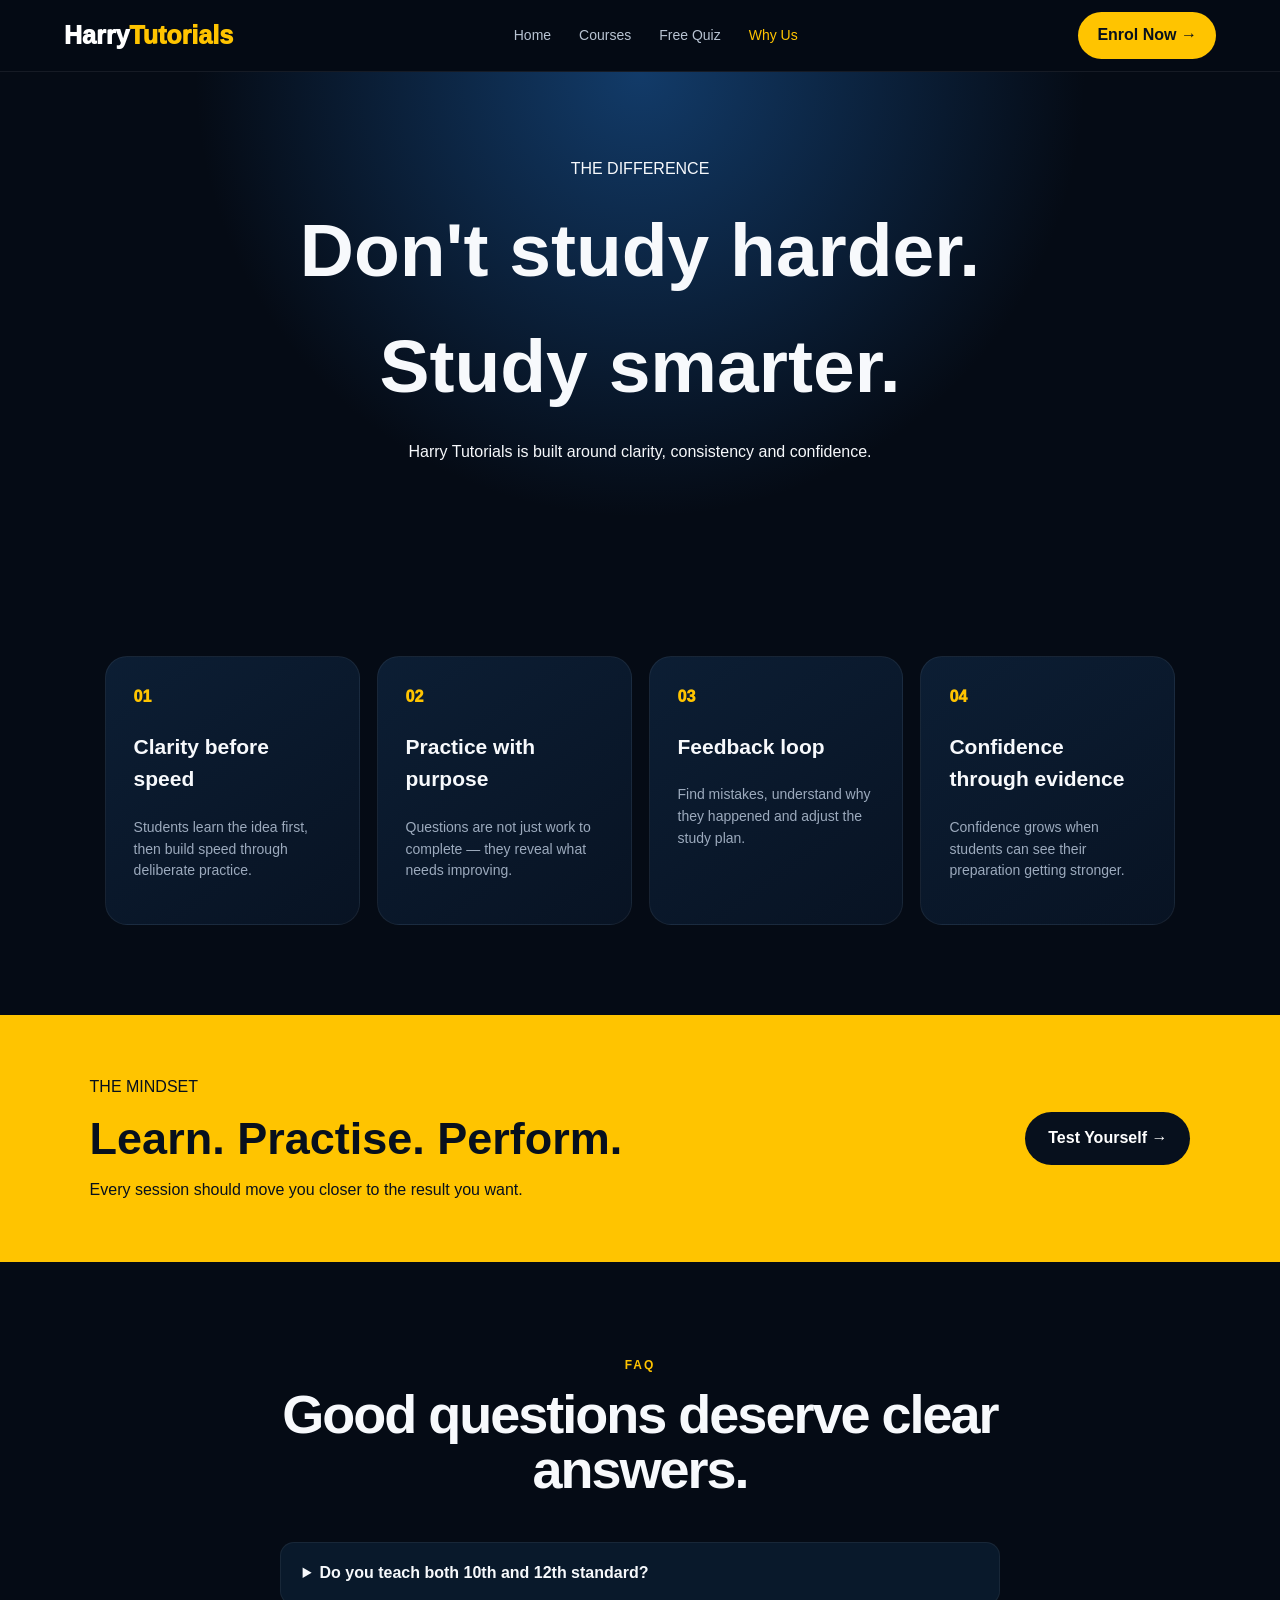
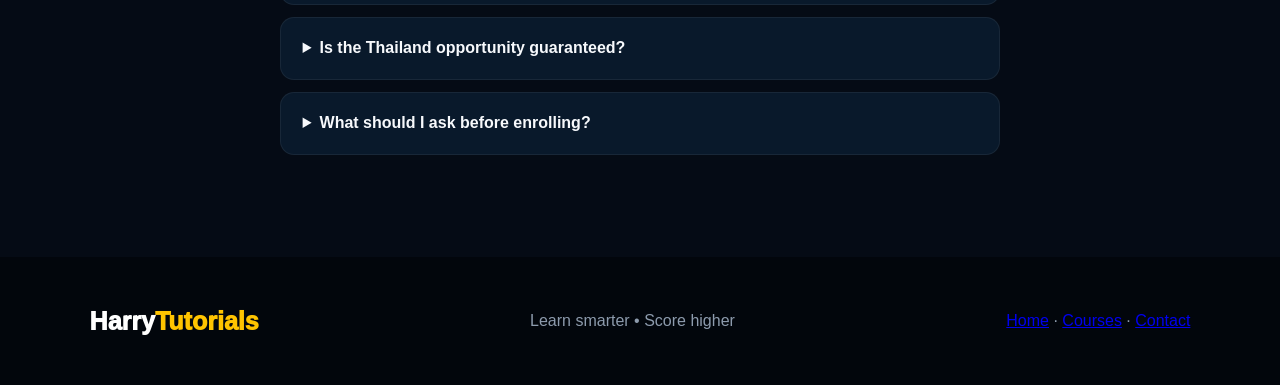
==== about.html @ c4877199 "Add Version 3 about page" ====
<!doctype html><html><head><meta charset="utf-8"><meta name="viewport" content="width=device-width,initial-scale=1"><title>Why Harry Tutorials</title><link rel="stylesheet" href="style.css"></head><body><nav><a class="brand" href="index.html">Harry<span>Tutorials</span></a><div class="navlinks"><a href="index.html">Home</a><a href="courses.html">Courses</a><a href="quiz.html">Free Quiz</a><a class="active" href="about.html">Why Us</a></div><a class="navcta" href="contact.html">Enrol Now →</a></nav><header class="pageHero"><span>THE DIFFERENCE</span><h1>Don't study harder.<br>Study smarter.</h1><p>Harry Tutorials is built around clarity, consistency and confidence.</p></header><section class="section"><div class="featureGrid"><article class="feature"><i>01</i><h3>Clarity before speed</h3><p>Students learn the idea first, then build speed through deliberate practice.</p></article><article class="feature"><i>02</i><h3>Practice with purpose</h3><p>Questions are not just work to complete — they reveal what needs improving.</p></article><article class="feature"><i>03</i><h3>Feedback loop</h3><p>Find mistakes, understand why they happened and adjust the study plan.</p></article><article class="feature"><i>04</i><h3>Confidence through evidence</h3><p>Confidence grows when students can see their preparation getting stronger.</p></article></div></section><section class="darkBand"><div><span>THE MINDSET</span><h2>Learn. Practise. Perform.</h2><p>Every session should move you closer to the result you want.</p></div><a class="btn dark" href="quiz.html">Test Yourself →</a></section><section class="section faq"><div class="sectionHead"><span>FAQ</span><h2>Good questions deserve clear answers.</h2></div><details><summary>Do you teach both 10th and 12th standard?</summary><p>Yes. The site is designed around programmes for both levels.</p></details><details><summary>Is the Thailand opportunity guaranteed?</summary><p>No. The wording is a chance/reward and is subject to the programme's written terms, eligibility and availability.</p></details><details><summary>What should I ask before enrolling?</summary><p>Ask for the full programme syllabus, fees, refund conditions, reward conditions, eligibility and contact details in writing.</p></details></section><footer><div class="brand">Harry<span>Tutorials</span></div><p>Learn smarter • Score higher</p><div><a href="index.html">Home</a> · <a href="courses.html">Courses</a> · <a href="contact.html">Contact</a></div></footer></body></html>
---- style.css ----
*{box-sizing:border-box}html{scroll-behavior:smooth}body{margin:0;background:#050b15;color:#f7f9fc;font-family:Inter,Arial,sans-serif;line-height:1.55}.topbar{background:#ffc400;color:#07101d;text-align:center;font-weight:800;padding:8px;font-size:13px}.topbar span{margin:0 10px}nav{height:72px;display:flex;align-items:center;justify-content:space-between;padding:0 5%;position:sticky;top:0;z-index:20;background:#050b15ee;backdrop-filter:blur(16px);border-bottom:1px solid #ffffff12}.brand{font-size:25px;font-weight:950;color:#fff;text-decoration:none}.brand span{color:#ffc400}.navlinks{display:flex;gap:28px}.navlinks a{color:#b8c3d2;text-decoration:none;font-size:14px}.navlinks a:hover,.navlinks .active{color:#ffc400}.navcta,.btn{border-radius:999px;text-decoration:none;font-weight:900}.navcta{background:#ffc400;color:#07101d;padding:11px 19px}.hamb{display:none;background:none;color:white;border:0;font-size:24px}.hero{min-height:690px;padding:80px 8%;display:grid;grid-template-columns:1.05fr .95fr;align-items:center;gap:70px;position:relative;overflow:hidden;background:radial-gradient(circle at 80% 30%,#123b69,transparent 35%),linear-gradient(135deg,#050b15,#071b33)}.heroGlow{position:absolute;width:450px;height:450px;background:#ffc40018;filter:blur(100px);right:5%;top:10%}.heroCopy{position:relative}.eyebrow,.sectionHead>span,.cta span{color:#ffc400;font-weight:900;letter-spacing:2px;font-size:12px}.hero h1{font-size:clamp(48px,7vw,88px);line-height:.92;letter-spacing:-5px;margin:16px 0 25px}.hero h1 em{font-style:normal;color:#ffc400}.heroCopy>p{font-size:19px;color:#b9c5d5;max-width:650px}.actions{display:flex;gap:12px;margin:28px 0}.btn{padding:14px 23px;display:inline-block}.gold{background:#ffc400;color:#07101d;box-shadow:0 12px 35px #ffc4002b}.ghost{border:1px solid #ffffff30;color:#fff}.dark{background:#07101d;color:#fff}.miniStats{display:flex;gap:30px;margin-top:30px}.miniStats b{display:block;color:#ffc400;font-size:21px}.miniStats small{color:#8e9bae}.heroCard{position:relative;max-width:470px;margin:auto;width:100%;min-height:570px;border-radius:28px;padding:35px;background:linear-gradient(145deg,#ffcf22,#ff8a00 55%,#c42b10);box-shadow:0 35px 90px #0008;transform:rotate(1deg);overflow:hidden}.heroCard:after{content:'★';position:absolute;font-size:240px;color:#ffffff16;right:-30px;top:-60px}.posterTop{font-weight:1000;letter-spacing:3px;font-size:14px}.posterTop span{float:right}.posterTitle{font-size:52px;line-height:.9;font-weight:1000;margin-top:70px}.posterTitle strong{color:#fff}.posterLine{width:80px;height:7px;background:#07101d;margin:28px 0}.posterOffer{background:#8d0808;color:#fff;border:3px solid #ff6d4c;border-radius:18px;padding:20px}.posterOffer small{display:block;font-weight:900}.posterOffer b{font-size:34px;line-height:1}.posterOffer p{margin:6px 0 0}.posterTrip{margin-top:20px;background:#062f53;color:#fff;padding:18px;border-radius:16px;font-size:15px}.posterTrip strong{display:block;font-size:25px}.posterFoot{position:absolute;bottom:24px;left:35px;font-weight:900;letter-spacing:2px}.ticker{display:flex;justify-content:space-around;gap:15px;padding:18px 5%;background:#ffc400;color:#07101d;font-weight:1000;font-size:12px;flex-wrap:wrap}.section{padding:90px 7%;max-width:1250px;margin:auto}.sectionHead{text-align:center;max-width:760px;margin:0 auto 45px}.sectionHead h2{font-size:clamp(32px,4.5vw,54px);line-height:1.02;letter-spacing:-2px;margin:10px 0}.sectionHead p{color:#94a2b5}.featureGrid{display:grid;grid-template-columns:repeat(4,1fr);gap:17px}.feature{background:linear-gradient(145deg,#0c1e34,#081323);padding:28px;border:1px solid #ffffff10;border-radius:22px;min-height:245px;transition:.25s}.feature:hover{transform:translateY(-7px);border-color:#ffc40066}.feature i{font-style:normal;color:#ffc400;font-weight:1000}.feature h3{font-size:21px}.feature p{color:#9caabd;font-size:14px}.feature a{color:#ffc400;font-size:13px;font-weight:800}.highlight{background:linear-gradient(145deg,#182d08,#09180e)}.promise{padding:90px 7%;background:linear-gradient(135deg,#07182b,#0c203a)}.light{color:#fff}.promiseGrid{max-width:1150px;margin:auto;display:grid;grid-template-columns:1fr 1fr;gap:22px}.promiseBox{border-radius:28px;padding:38px;min-height:300px}.promiseBox small{font-weight:900;letter-spacing:1px}.promiseBox strong{display:block;font-size:clamp(42px,5vw,70px);line-height:.88;margin:18px 0}.promiseBox p{max-width:520px}.promiseBox a{color:#fff;font-weight:900}.refund{background:linear-gradient(135deg,#650b0b,#bd210e);border:2px solid #ff6047}.thailand{background:linear-gradient(135deg,#06416c,#0787a5);border:2px solid #38d5ff}.steps{display:grid;grid-template-columns:repeat(3,1fr);gap:18px}.steps>div{padding:32px;border-radius:20px;background:#09192b;border:1px solid #ffffff10}.steps b{font-size:52px;color:#ffc400}.steps h3{font-size:24px}.steps p{color:#9caabd}.darkBand{padding:60px 7%;background:#ffc400;color:#07101d;display:flex;align-items:center;justify-content:space-between;gap:30px}.darkBand h2{font-size:45px;margin:4px 0}.darkBand p{margin:0}.faq{max-width:900px}.faq details{background:#09192b;border:1px solid #ffffff10;margin:12px 0;border-radius:14px;padding:18px 22px}.faq summary{cursor:pointer;font-weight:800}.faq details p{color:#aab6c7}.cta{padding:70px 7%;background:linear-gradient(135deg,#ffc400,#ff9c00);color:#07101d;display:flex;align-items:center;justify-content:space-between;gap:30px}.cta h2{font-size:clamp(34px,5vw,58px);margin:8px 0 0}footer{padding:45px 7%;background:#02060c;color:#8d9bad;display:flex;align-items:center;justify-content:space-between;gap:25px;flex-wrap:wrap}footer p{margin:0}footer small{width:100%;font-size:10px;color:#596576}.pageHero{padding:85px 7%;text-align:center;background:radial-gradient(circle at 50% 0,#123b69,transparent 55%)}.pageHero h1{font-size:clamp(44px,6vw,75px);margin:10px 0}.cards3{max-width:1100px;margin:auto;display:grid;grid-template-columns:repeat(3,1fr);gap:20px}.courseCard{background:#091a2e;border:1px solid #ffffff10;border-radius:22px;padding:28px}.courseCard .tag{display:inline-block;background:#ffc400;color:#07101d;padding:5px 9px;border-radius:8px;font-size:11px;font-weight:900}.courseCard h2{font-size:28px}.courseCard li{margin:9px 0;color:#aab6c7}.quizBox{max-width:760px;margin:45px auto;background:#091a2e;border:1px solid #ffffff10;border-radius:24px;padding:35px}.question{display:none}.question.active{display:block}.option{display:block;margin:12px 0;padding:15px;border:1px solid #ffffff18;border-radius:12px;cursor:pointer}.option:hover{border-color:#ffc400}.progress{height:8px;background:#ffffff12;border-radius:10px;margin-bottom:25px}.progress i{display:block;height:100%;background:#ffc400;border-radius:10px;width:20%}.score{font-size:60px;color:#ffc400;font-weight:1000;text-align:center}.contactGrid{max-width:1000px;margin:auto;display:grid;grid-template-columns:1fr 1fr;gap:22px}.contactCard{background:#091a2e;border-radius:22px;padding:30px}.contactCard input,.contactCard textarea,.contactCard select{width:100%;padding:14px;margin:8px 0 14px;background:#050d18;color:#fff;border:1px solid #ffffff18;border-radius:10px}.contactCard textarea{min-height:130px;resize:vertical}@media(max-width:850px){.navlinks{display:none}.menu .navlinks{display:flex;position:absolute;top:72px;left:0;right:0;background:#050b15;padding:20px;flex-direction:column}.hamb{display:block}.navcta{display:none}.hero{grid-template-columns:1fr;padding:65px 7%}.heroCard{transform:none}.featureGrid{grid-template-columns:1fr 1fr}.promiseGrid,.cards3,.contactGrid{grid-template-columns:1fr}.steps{grid-template-columns:1fr}.darkBand,.cta{display:block}.darkBand .btn,.cta .btn{margin-top:20px}.miniStats{gap:18px;flex-wrap:wrap}}@media(max-width:520px){.featureGrid{grid-template-columns:1fr}.hero h1{letter-spacing:-3px}.posterTitle{font-size:42px}.posterOffer b{font-size:27px}}
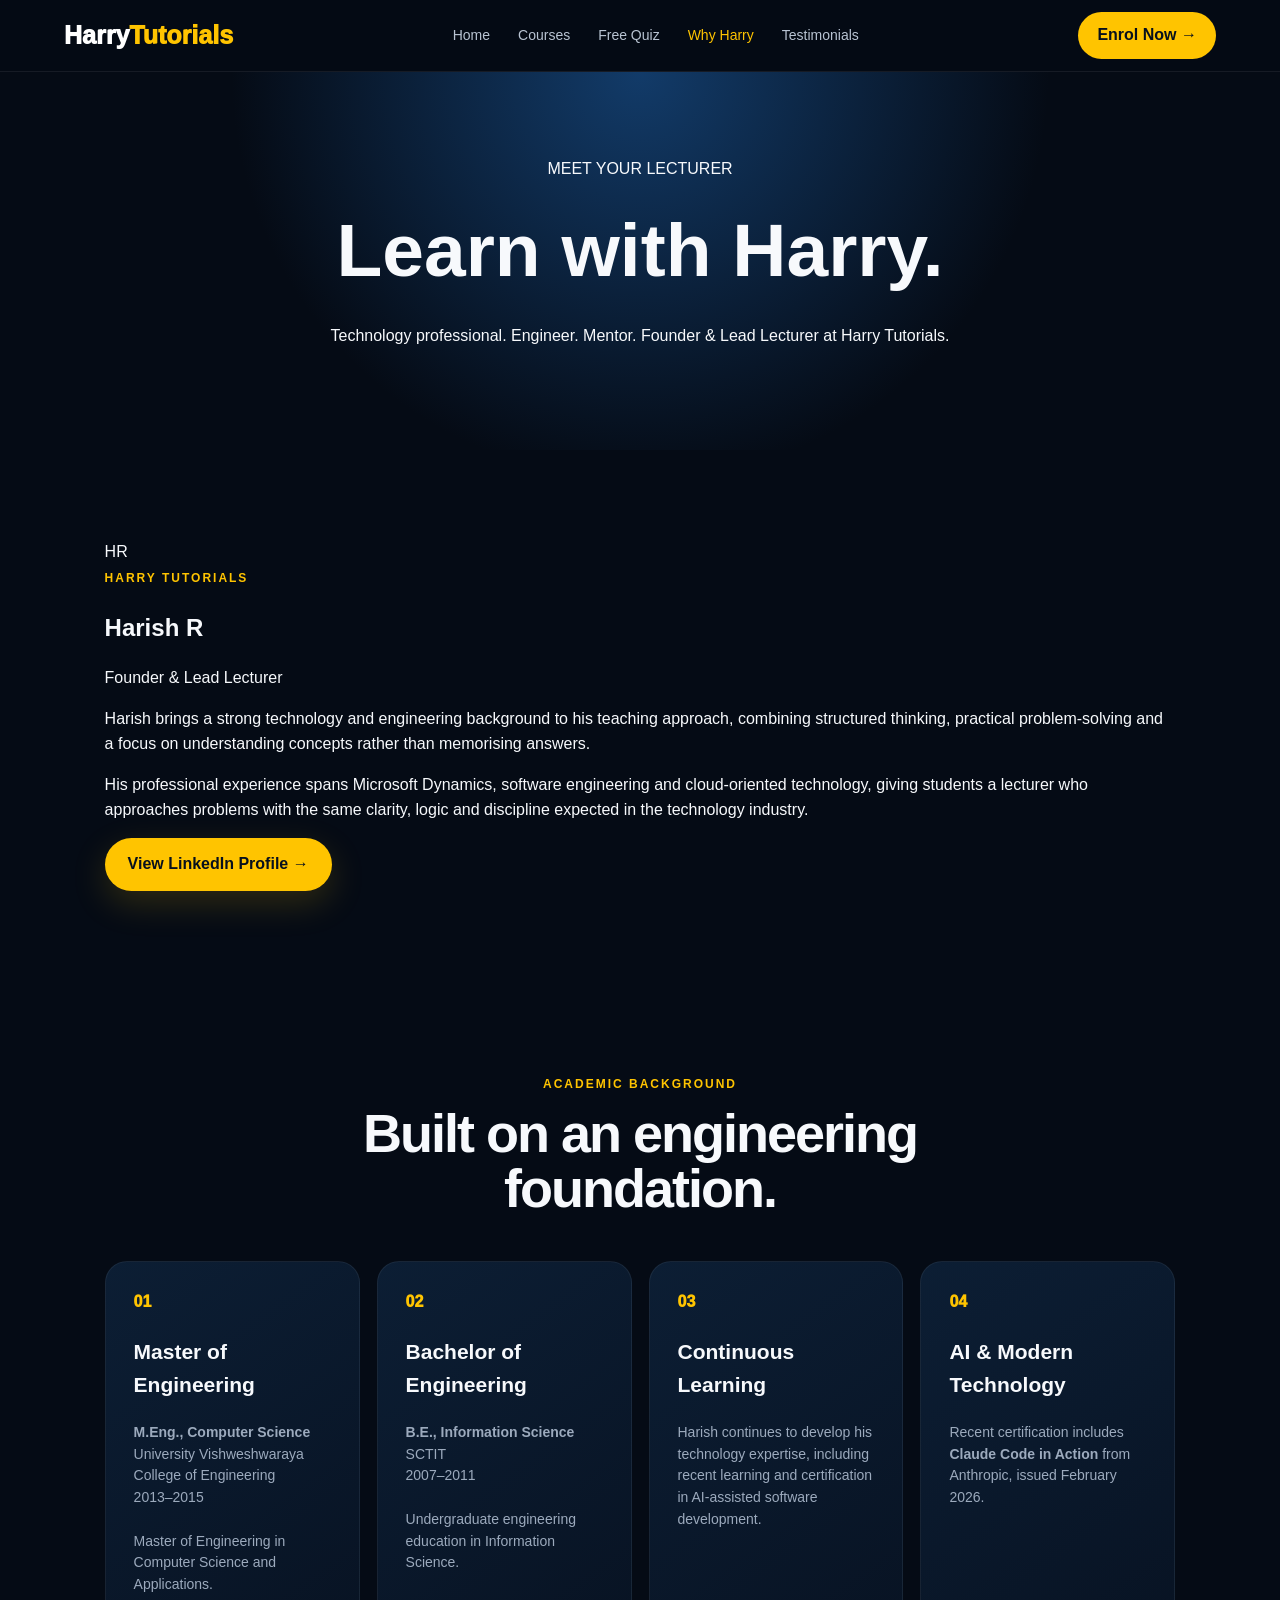
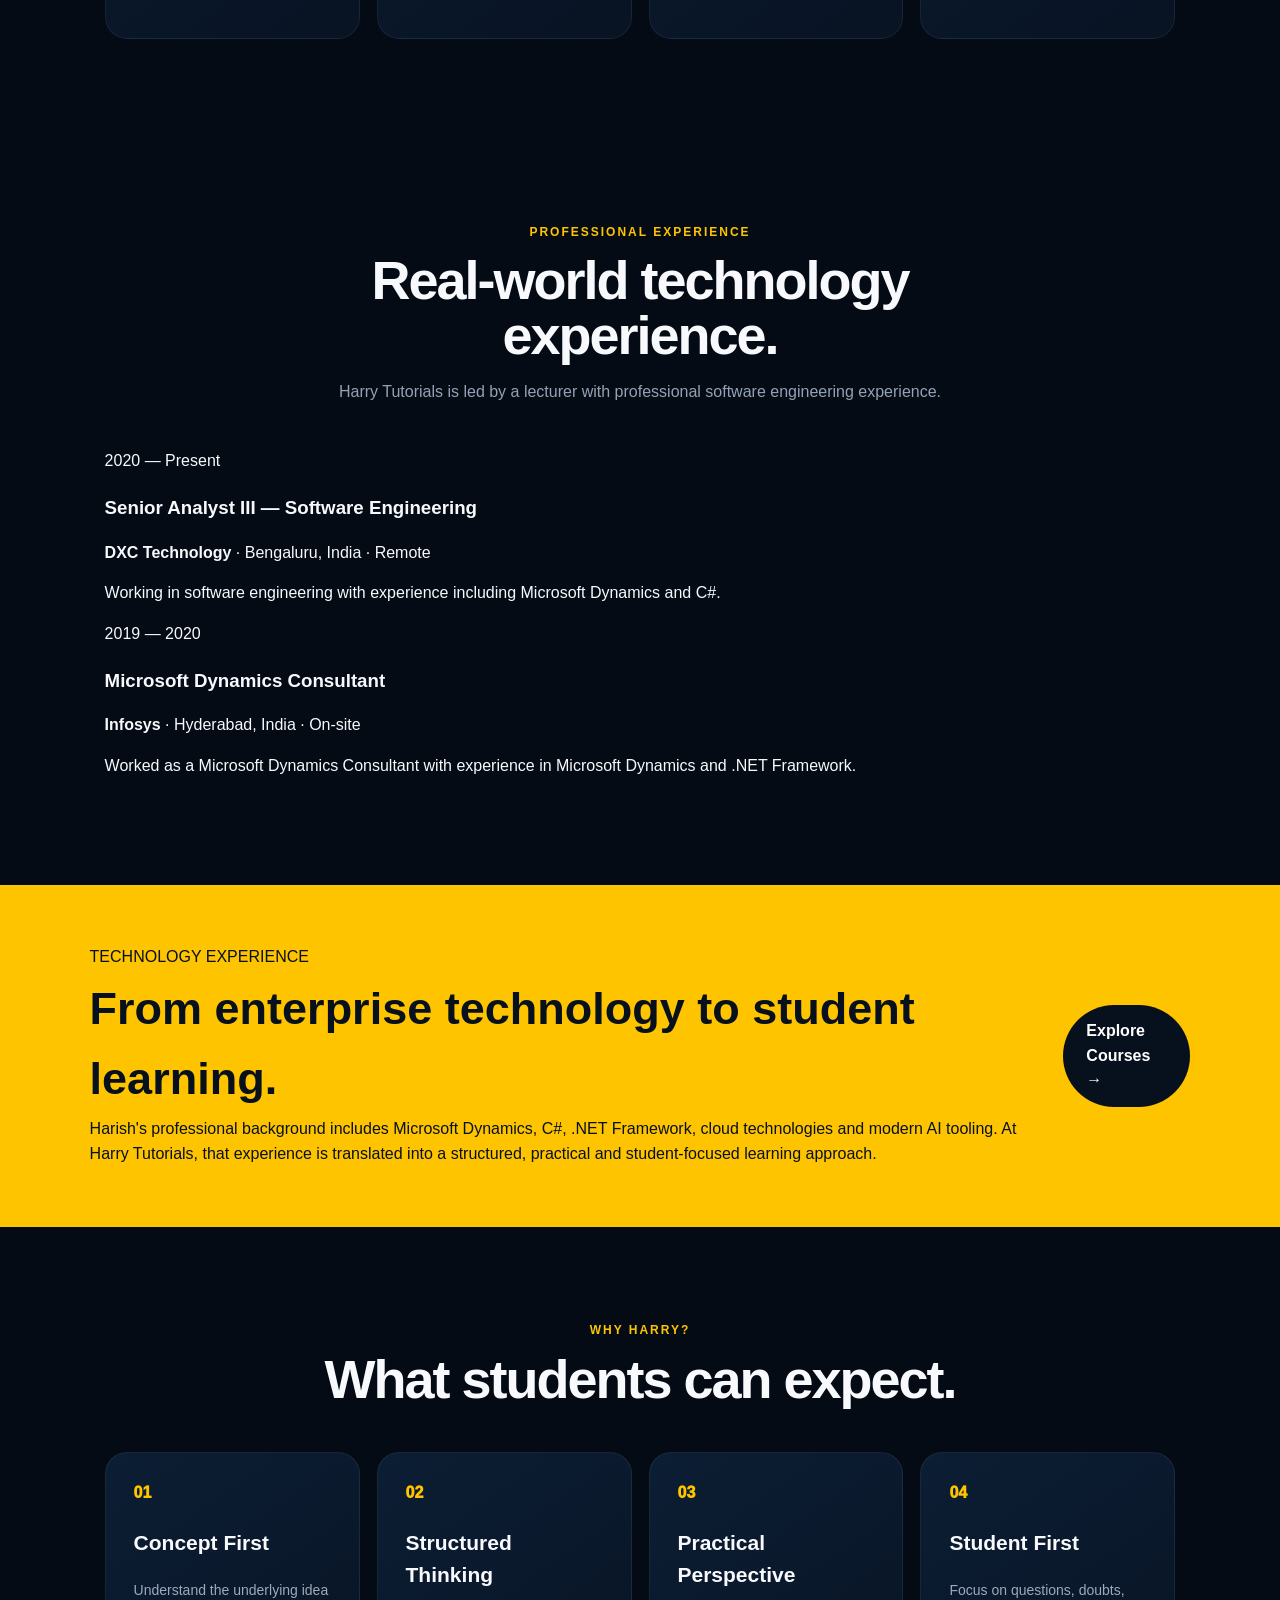
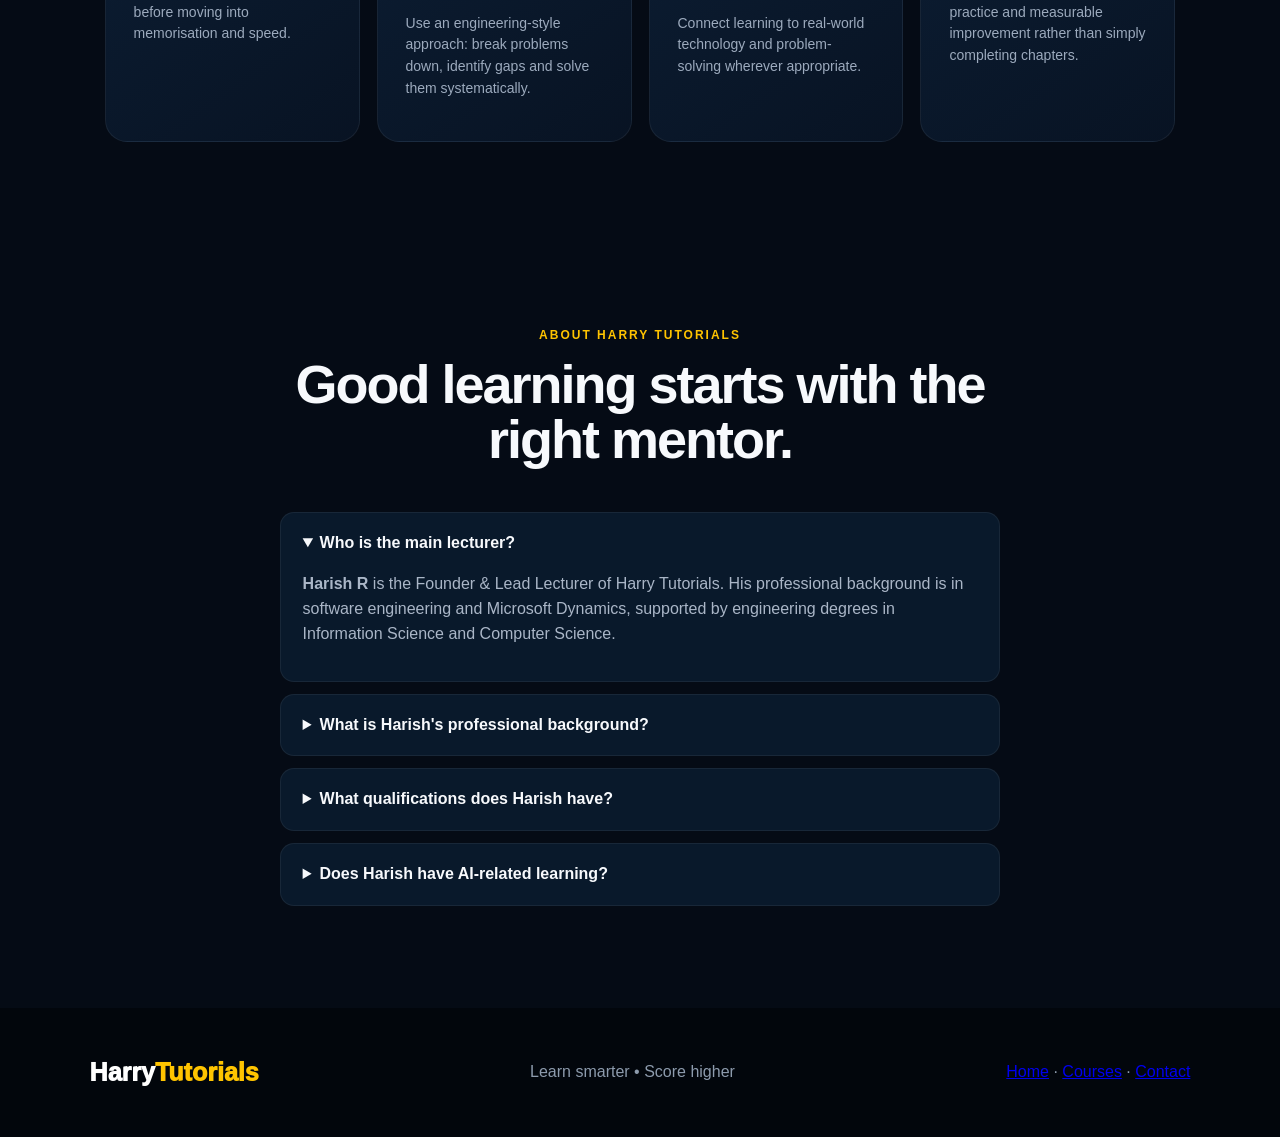
==== commit 636ba304: "Update Why Harry with lecturer profile and background" ====
--- a/about.html
+++ b/about.html
@@ -1 +1 @@
-<!doctype html><html><head><meta charset="utf-8"><meta name="viewport" content="width=device-width,initial-scale=1"><title>Why Harry Tutorials</title><link rel="stylesheet" href="style.css"></head><body><nav><a class="brand" href="index.html">Harry<span>Tutorials</span></a><div class="navlinks"><a href="index.html">Home</a><a href="courses.html">Courses</a><a href="quiz.html">Free Quiz</a><a class="active" href="about.html">Why Us</a></div><a class="navcta" href="contact.html">Enrol Now →</a></nav><header class="pageHero"><span>THE DIFFERENCE</span><h1>Don't study harder.<br>Study smarter.</h1><p>Harry Tutorials is built around clarity, consistency and confidence.</p></header><section class="section"><div class="featureGrid"><article class="feature"><i>01</i><h3>Clarity before speed</h3><p>Students learn the idea first, then build speed through deliberate practice.</p></article><article class="feature"><i>02</i><h3>Practice with purpose</h3><p>Questions are not just work to complete — they reveal what needs improving.</p></article><article class="feature"><i>03</i><h3>Feedback loop</h3><p>Find mistakes, understand why they happened and adjust the study plan.</p></article><article class="feature"><i>04</i><h3>Confidence through evidence</h3><p>Confidence grows when students can see their preparation getting stronger.</p></article></div></section><section class="darkBand"><div><span>THE MINDSET</span><h2>Learn. Practise. Perform.</h2><p>Every session should move you closer to the result you want.</p></div><a class="btn dark" href="quiz.html">Test Yourself →</a></section><section class="section faq"><div class="sectionHead"><span>FAQ</span><h2>Good questions deserve clear answers.</h2></div><details><summary>Do you teach both 10th and 12th standard?</summary><p>Yes. The site is designed around programmes for both levels.</p></details><details><summary>Is the Thailand opportunity guaranteed?</summary><p>No. The wording is a chance/reward and is subject to the programme's written terms, eligibility and availability.</p></details><details><summary>What should I ask before enrolling?</summary><p>Ask for the full programme syllabus, fees, refund conditions, reward conditions, eligibility and contact details in writing.</p></details></section><footer><div class="brand">Harry<span>Tutorials</span></div><p>Learn smarter • Score higher</p><div><a href="index.html">Home</a> · <a href="courses.html">Courses</a> · <a href="contact.html">Contact</a></div></footer></body></html>+<!doctype html><html><head><meta charset="utf-8"><meta name="viewport" content="width=device-width,initial-scale=1"><title>Why Harry | Harry Tutorials</title><link rel="stylesheet" href="style.css"></head><body><nav><a class="brand" href="index.html">Harry<span>Tutorials</span></a><div class="navlinks"><a href="index.html">Home</a><a href="courses.html">Courses</a><a href="quiz.html">Free Quiz</a><a class="active" href="about.html">Why Harry</a><a href="testimonials.html">Testimonials</a></div><a class="navcta" href="contact.html">Enrol Now →</a></nav><header class="pageHero"><span>MEET YOUR LECTURER</span><h1>Learn with Harry.</h1><p>Technology professional. Engineer. Mentor. Founder & Lead Lecturer at Harry Tutorials.</p></header><section class="section"><div class="profileHero"><div class="profileBadge">HR</div><div><span class="eyebrow">HARRY TUTORIALS</span><h2>Harish R</h2><p class="lead">Founder & Lead Lecturer</p><p>Harish brings a strong technology and engineering background to his teaching approach, combining structured thinking, practical problem-solving and a focus on understanding concepts rather than memorising answers.</p><p>His professional experience spans Microsoft Dynamics, software engineering and cloud-oriented technology, giving students a lecturer who approaches problems with the same clarity, logic and discipline expected in the technology industry.</p><a class="btn gold" href="https://www.linkedin.com/in/harishr4447/" target="_blank" rel="noopener">View LinkedIn Profile →</a></div></div></section><section class="section"><div class="sectionHead"><span>ACADEMIC BACKGROUND</span><h2>Built on an engineering foundation.</h2></div><div class="featureGrid"><article class="feature"><i>01</i><h3>Master of Engineering</h3><p><strong>M.Eng., Computer Science</strong><br>University Vishweshwaraya College of Engineering<br>2013–2015<br><br>Master of Engineering in Computer Science and Applications.</p></article><article class="feature"><i>02</i><h3>Bachelor of Engineering</h3><p><strong>B.E., Information Science</strong><br>SCTIT<br>2007–2011<br><br>Undergraduate engineering education in Information Science.</p></article><article class="feature"><i>03</i><h3>Continuous Learning</h3><p>Harish continues to develop his technology expertise, including recent learning and certification in AI-assisted software development.</p></article><article class="feature"><i>04</i><h3>AI & Modern Technology</h3><p>Recent certification includes <strong>Claude Code in Action</strong> from Anthropic, issued February 2026.</p></article></div></section><section class="section"><div class="sectionHead"><span>PROFESSIONAL EXPERIENCE</span><h2>Real-world technology experience.</h2><p>Harry Tutorials is led by a lecturer with professional software engineering experience.</p></div><div class="timeline"><div class="timelineItem"><div class="year">2020 — Present</div><div><h3>Senior Analyst III — Software Engineering</h3><p><strong>DXC Technology</strong> · Bengaluru, India · Remote</p><p>Working in software engineering with experience including Microsoft Dynamics and C#.</p></div></div><div class="timelineItem"><div class="year">2019 — 2020</div><div><h3>Microsoft Dynamics Consultant</h3><p><strong>Infosys</strong> · Hyderabad, India · On-site</p><p>Worked as a Microsoft Dynamics Consultant with experience in Microsoft Dynamics and .NET Framework.</p></div></div></div></section><section class="darkBand"><div><span>TECHNOLOGY EXPERIENCE</span><h2>From enterprise technology to student learning.</h2><p>Harish's professional background includes Microsoft Dynamics, C#, .NET Framework, cloud technologies and modern AI tooling. At Harry Tutorials, that experience is translated into a structured, practical and student-focused learning approach.</p></div><a class="btn dark" href="courses.html">Explore Courses →</a></section><section class="section"><div class="sectionHead"><span>WHY HARRY?</span><h2>What students can expect.</h2></div><div class="featureGrid"><article class="feature"><i>01</i><h3>Concept First</h3><p>Understand the underlying idea before moving into memorisation and speed.</p></article><article class="feature"><i>02</i><h3>Structured Thinking</h3><p>Use an engineering-style approach: break problems down, identify gaps and solve them systematically.</p></article><article class="feature"><i>03</i><h3>Practical Perspective</h3><p>Connect learning to real-world technology and problem-solving wherever appropriate.</p></article><article class="feature"><i>04</i><h3>Student First</h3><p>Focus on questions, doubts, practice and measurable improvement rather than simply completing chapters.</p></article></div></section><section class="section faq"><div class="sectionHead"><span>ABOUT HARRY TUTORIALS</span><h2>Good learning starts with the right mentor.</h2></div><details open><summary>Who is the main lecturer?</summary><p><strong>Harish R</strong> is the Founder & Lead Lecturer of Harry Tutorials. His professional background is in software engineering and Microsoft Dynamics, supported by engineering degrees in Information Science and Computer Science.</p></details><details><summary>What is Harish's professional background?</summary><p>Harish has worked at DXC Technology since February 2020 as a Senior Analyst III in Software Engineering, following a role as Microsoft Dynamics Consultant at Infosys from August 2019 to February 2020.</p></details><details><summary>What qualifications does Harish have?</summary><p>He holds a Master of Engineering in Computer Science from University Vishweshwaraya College of Engineering (2013–2015) and a Bachelor of Engineering in Information Science from SCTIT (2007–2011).</p></details><details><summary>Does Harish have AI-related learning?</summary><p>Yes. His listed certifications include Claude Code in Action from Anthropic, issued in February 2026.</p></details></section><footer><div class="brand">Harry<span>Tutorials</span></div><p>Learn smarter • Score higher</p><div><a href="index.html">Home</a> · <a href="courses.html">Courses</a> · <a href="contact.html">Contact</a></div></footer></body></html>
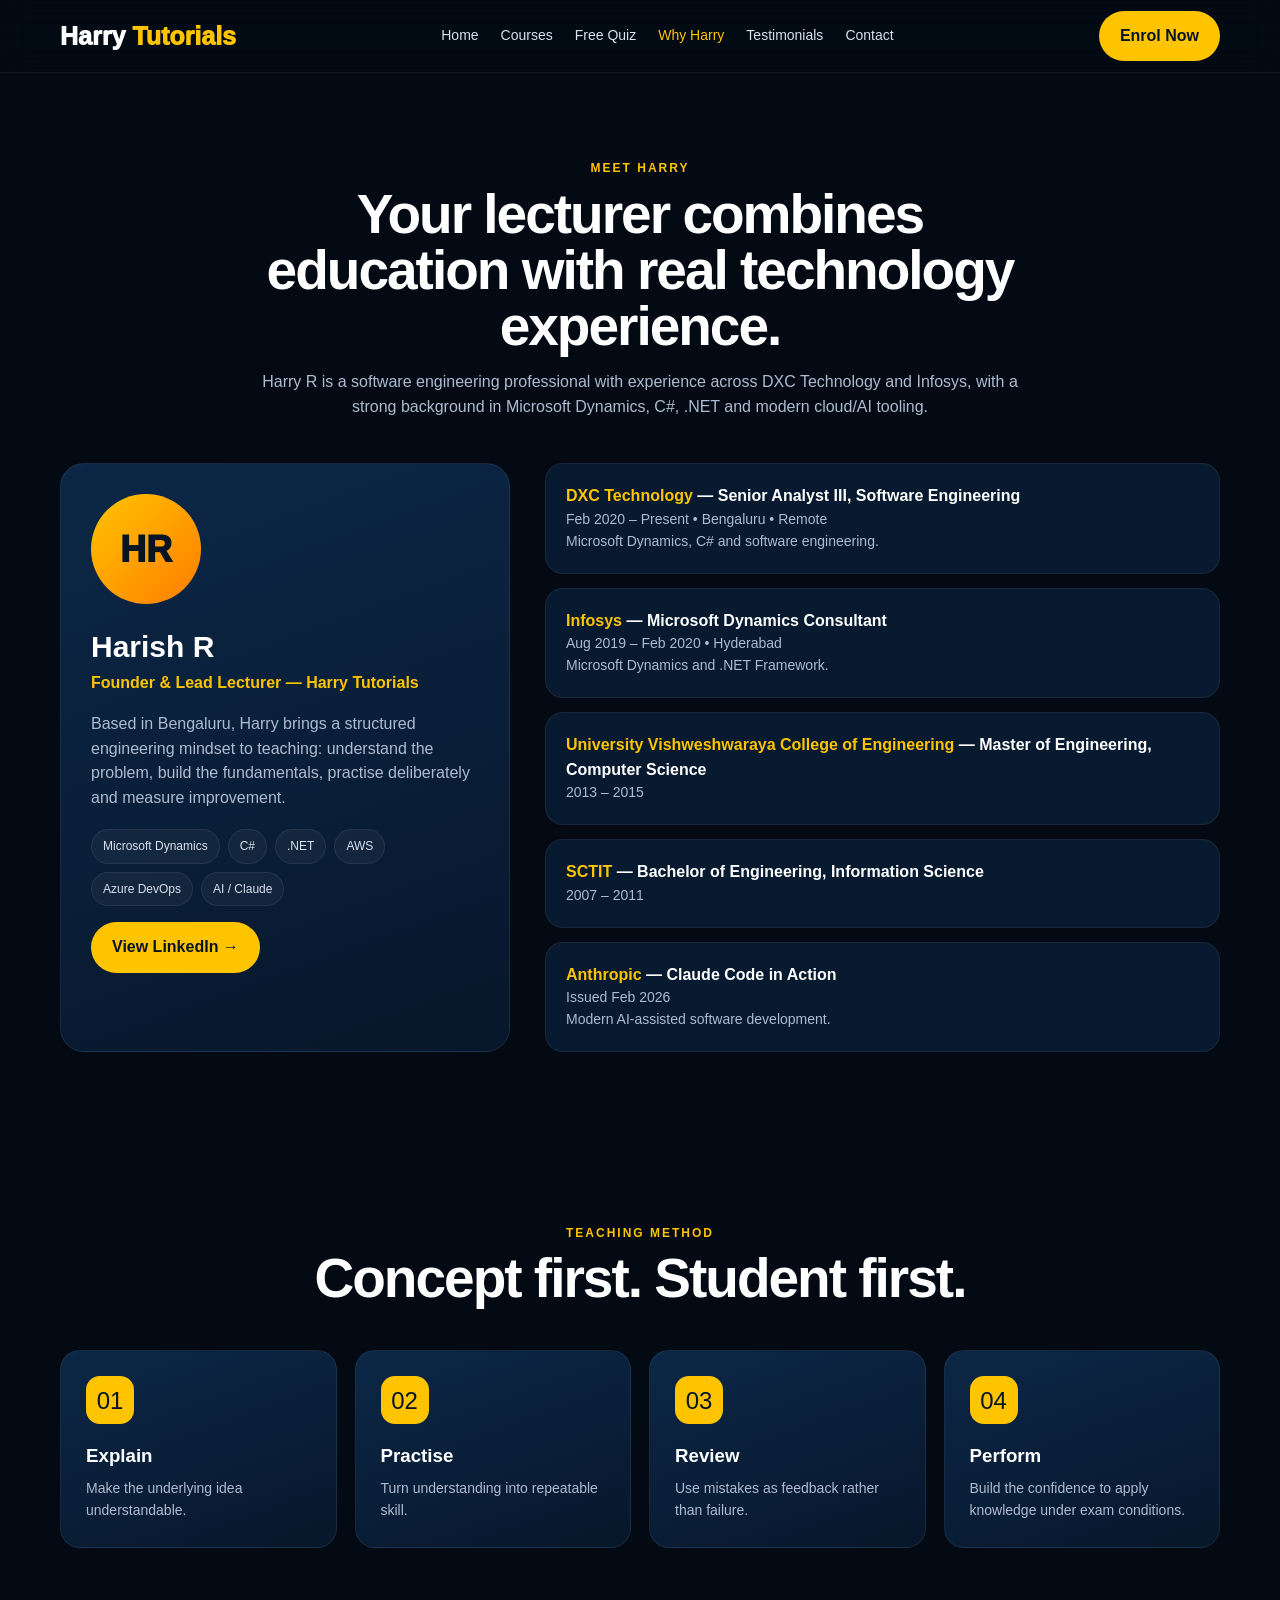
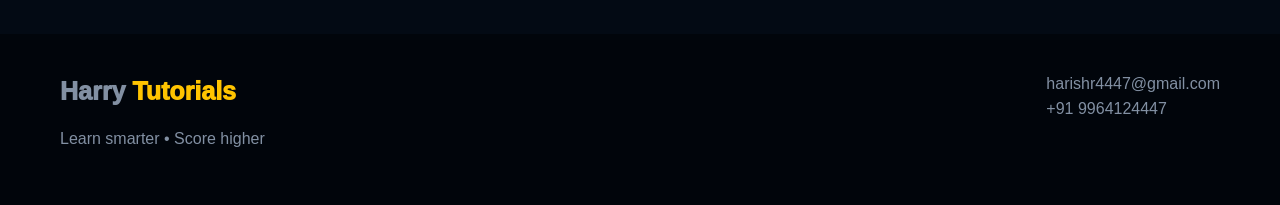
==== commit b5249efa: "replacing an entire folder" ====
--- a/about.html
+++ b/about.html
@@ -1 +1,10 @@
-<!doctype html><html><head><meta charset="utf-8"><meta name="viewport" content="width=device-width,initial-scale=1"><title>Why Harry | Harry Tutorials</title><link rel="stylesheet" href="style.css"></head><body><nav><a class="brand" href="index.html">Harry<span>Tutorials</span></a><div class="navlinks"><a href="index.html">Home</a><a href="courses.html">Courses</a><a href="quiz.html">Free Quiz</a><a class="active" href="about.html">Why Harry</a><a href="testimonials.html">Testimonials</a></div><a class="navcta" href="contact.html">Enrol Now →</a></nav><header class="pageHero"><span>MEET YOUR LECTURER</span><h1>Learn with Harry.</h1><p>Technology professional. Engineer. Mentor. Founder & Lead Lecturer at Harry Tutorials.</p></header><section class="section"><div class="profileHero"><div class="profileBadge">HR</div><div><span class="eyebrow">HARRY TUTORIALS</span><h2>Harish R</h2><p class="lead">Founder & Lead Lecturer</p><p>Harish brings a strong technology and engineering background to his teaching approach, combining structured thinking, practical problem-solving and a focus on understanding concepts rather than memorising answers.</p><p>His professional experience spans Microsoft Dynamics, software engineering and cloud-oriented technology, giving students a lecturer who approaches problems with the same clarity, logic and discipline expected in the technology industry.</p><a class="btn gold" href="https://www.linkedin.com/in/harishr4447/" target="_blank" rel="noopener">View LinkedIn Profile →</a></div></div></section><section class="section"><div class="sectionHead"><span>ACADEMIC BACKGROUND</span><h2>Built on an engineering foundation.</h2></div><div class="featureGrid"><article class="feature"><i>01</i><h3>Master of Engineering</h3><p><strong>M.Eng., Computer Science</strong><br>University Vishweshwaraya College of Engineering<br>2013–2015<br><br>Master of Engineering in Computer Science and Applications.</p></article><article class="feature"><i>02</i><h3>Bachelor of Engineering</h3><p><strong>B.E., Information Science</strong><br>SCTIT<br>2007–2011<br><br>Undergraduate engineering education in Information Science.</p></article><article class="feature"><i>03</i><h3>Continuous Learning</h3><p>Harish continues to develop his technology expertise, including recent learning and certification in AI-assisted software development.</p></article><article class="feature"><i>04</i><h3>AI & Modern Technology</h3><p>Recent certification includes <strong>Claude Code in Action</strong> from Anthropic, issued February 2026.</p></article></div></section><section class="section"><div class="sectionHead"><span>PROFESSIONAL EXPERIENCE</span><h2>Real-world technology experience.</h2><p>Harry Tutorials is led by a lecturer with professional software engineering experience.</p></div><div class="timeline"><div class="timelineItem"><div class="year">2020 — Present</div><div><h3>Senior Analyst III — Software Engineering</h3><p><strong>DXC Technology</strong> · Bengaluru, India · Remote</p><p>Working in software engineering with experience including Microsoft Dynamics and C#.</p></div></div><div class="timelineItem"><div class="year">2019 — 2020</div><div><h3>Microsoft Dynamics Consultant</h3><p><strong>Infosys</strong> · Hyderabad, India · On-site</p><p>Worked as a Microsoft Dynamics Consultant with experience in Microsoft Dynamics and .NET Framework.</p></div></div></div></section><section class="darkBand"><div><span>TECHNOLOGY EXPERIENCE</span><h2>From enterprise technology to student learning.</h2><p>Harish's professional background includes Microsoft Dynamics, C#, .NET Framework, cloud technologies and modern AI tooling. At Harry Tutorials, that experience is translated into a structured, practical and student-focused learning approach.</p></div><a class="btn dark" href="courses.html">Explore Courses →</a></section><section class="section"><div class="sectionHead"><span>WHY HARRY?</span><h2>What students can expect.</h2></div><div class="featureGrid"><article class="feature"><i>01</i><h3>Concept First</h3><p>Understand the underlying idea before moving into memorisation and speed.</p></article><article class="feature"><i>02</i><h3>Structured Thinking</h3><p>Use an engineering-style approach: break problems down, identify gaps and solve them systematically.</p></article><article class="feature"><i>03</i><h3>Practical Perspective</h3><p>Connect learning to real-world technology and problem-solving wherever appropriate.</p></article><article class="feature"><i>04</i><h3>Student First</h3><p>Focus on questions, doubts, practice and measurable improvement rather than simply completing chapters.</p></article></div></section><section class="section faq"><div class="sectionHead"><span>ABOUT HARRY TUTORIALS</span><h2>Good learning starts with the right mentor.</h2></div><details open><summary>Who is the main lecturer?</summary><p><strong>Harish R</strong> is the Founder & Lead Lecturer of Harry Tutorials. His professional background is in software engineering and Microsoft Dynamics, supported by engineering degrees in Information Science and Computer Science.</p></details><details><summary>What is Harish's professional background?</summary><p>Harish has worked at DXC Technology since February 2020 as a Senior Analyst III in Software Engineering, following a role as Microsoft Dynamics Consultant at Infosys from August 2019 to February 2020.</p></details><details><summary>What qualifications does Harish have?</summary><p>He holds a Master of Engineering in Computer Science from University Vishweshwaraya College of Engineering (2013–2015) and a Bachelor of Engineering in Information Science from SCTIT (2007–2011).</p></details><details><summary>Does Harish have AI-related learning?</summary><p>Yes. His listed certifications include Claude Code in Action from Anthropic, issued in February 2026.</p></details></section><footer><div class="brand">Harry<span>Tutorials</span></div><p>Learn smarter • Score higher</p><div><a href="index.html">Home</a> · <a href="courses.html">Courses</a> · <a href="contact.html">Contact</a></div></footer></body></html>+<!doctype html><html lang="en"><head><meta charset="utf-8"><meta name="viewport" content="width=device-width,initial-scale=1"><title>Why Harry | Harry Tutorials</title><meta name="description" content="Harry Tutorials — 10th and 12th standard exam preparation."><link rel="stylesheet" href="style.css"></head><body>
+<nav class="nav"><div class="container navin"><a class="brand" href="index.html">Harry <span>Tutorials</span></a><button class="menu" aria-label="Menu">☰</button><div class="links"><a class="" href="index.html">Home</a><a class="" href="courses.html">Courses</a><a class="" href="quiz.html">Free Quiz</a><a class="active" href="about.html">Why Harry</a><a class="" href="testimonials.html">Testimonials</a><a class="" href="contact.html">Contact</a></div><a class="btn" href="contact.html">Enrol Now</a></div></nav><section class="section"><div class="container"><div class="head"><span class="eyebrow">MEET HARRY</span><h2>Your lecturer combines education with real technology experience.</h2><p>Harry R is a software engineering professional with experience across DXC Technology and Infosys, with a strong background in Microsoft Dynamics, C#, .NET and modern cloud/AI tooling.</p></div><div class="lecturer"><div class="profile"><div class="avatar">HR</div><h3>Harish R</h3><div class="role">Founder & Lead Lecturer — Harry Tutorials</div><p class="bio">Based in Bengaluru, Harry brings a structured engineering mindset to teaching: understand the problem, build the fundamentals, practise deliberately and measure improvement.</p><div class="pills"><span class="pill">Microsoft Dynamics</span><span class="pill">C#</span><span class="pill">.NET</span><span class="pill">AWS</span><span class="pill">Azure DevOps</span><span class="pill">AI / Claude</span></div><p><a class="btn" href="https://www.linkedin.com/in/harishr4447/" target="_blank" rel="noopener">View LinkedIn →</a></p></div><div class="timeline">
+<div class="item"><b>DXC Technology</b><strong> — Senior Analyst III, Software Engineering</strong><span>Feb 2020 – Present • Bengaluru • Remote</span><span>Microsoft Dynamics, C# and software engineering.</span></div>
+<div class="item"><b>Infosys</b><strong> — Microsoft Dynamics Consultant</strong><span>Aug 2019 – Feb 2020 • Hyderabad</span><span>Microsoft Dynamics and .NET Framework.</span></div>
+<div class="item"><b>University Vishweshwaraya College of Engineering</b><strong> — Master of Engineering, Computer Science</strong><span>2013 – 2015</span></div>
+<div class="item"><b>SCTIT</b><strong> — Bachelor of Engineering, Information Science</strong><span>2007 – 2011</span></div>
+<div class="item"><b>Anthropic</b><strong> — Claude Code in Action</strong><span>Issued Feb 2026</span><span>Modern AI-assisted software development.</span></div>
+</div></div></div></section>
+<section class="section"><div class="container"><div class="head"><span class="eyebrow">TEACHING METHOD</span><h2>Concept first. Student first.</h2></div><div class="grid4"><div class="card"><div class="icon">01</div><h3>Explain</h3><p>Make the underlying idea understandable.</p></div><div class="card"><div class="icon">02</div><h3>Practise</h3><p>Turn understanding into repeatable skill.</p></div><div class="card"><div class="icon">03</div><h3>Review</h3><p>Use mistakes as feedback rather than failure.</p></div><div class="card"><div class="icon">04</div><h3>Perform</h3><p>Build the confidence to apply knowledge under exam conditions.</p></div></div></div></section>
+<footer class="footer"><div class="container footerGrid"><div><div class="brand">Harry <span>Tutorials</span></div><p>Learn smarter • Score higher</p></div><div><a href="mailto:harishr4447@gmail.com">harishr4447@gmail.com</a><br><a href="tel:+919964124447">+91 9964124447</a></div></div></footer><script src="script.js"></script></body></html>
--- a/style.css
+++ b/style.css
@@ -1 +1,18 @@
-*{box-sizing:border-box}html{scroll-behavior:smooth}body{margin:0;background:#050b15;color:#f7f9fc;font-family:Inter,Arial,sans-serif;line-height:1.55}.topbar{background:#ffc400;color:#07101d;text-align:center;font-weight:800;padding:8px;font-size:13px}.topbar span{margin:0 10px}nav{height:72px;display:flex;align-items:center;justify-content:space-between;padding:0 5%;position:sticky;top:0;z-index:20;background:#050b15ee;backdrop-filter:blur(16px);border-bottom:1px solid #ffffff12}.brand{font-size:25px;font-weight:950;color:#fff;text-decoration:none}.brand span{color:#ffc400}.navlinks{display:flex;gap:28px}.navlinks a{color:#b8c3d2;text-decoration:none;font-size:14px}.navlinks a:hover,.navlinks .active{color:#ffc400}.navcta,.btn{border-radius:999px;text-decoration:none;font-weight:900}.navcta{background:#ffc400;color:#07101d;padding:11px 19px}.hamb{display:none;background:none;color:white;border:0;font-size:24px}.hero{min-height:690px;padding:80px 8%;display:grid;grid-template-columns:1.05fr .95fr;align-items:center;gap:70px;position:relative;overflow:hidden;background:radial-gradient(circle at 80% 30%,#123b69,transparent 35%),linear-gradient(135deg,#050b15,#071b33)}.heroGlow{position:absolute;width:450px;height:450px;background:#ffc40018;filter:blur(100px);right:5%;top:10%}.heroCopy{position:relative}.eyebrow,.sectionHead>span,.cta span{color:#ffc400;font-weight:900;letter-spacing:2px;font-size:12px}.hero h1{font-size:clamp(48px,7vw,88px);line-height:.92;letter-spacing:-5px;margin:16px 0 25px}.hero h1 em{font-style:normal;color:#ffc400}.heroCopy>p{font-size:19px;color:#b9c5d5;max-width:650px}.actions{display:flex;gap:12px;margin:28px 0}.btn{padding:14px 23px;display:inline-block}.gold{background:#ffc400;color:#07101d;box-shadow:0 12px 35px #ffc4002b}.ghost{border:1px solid #ffffff30;color:#fff}.dark{background:#07101d;color:#fff}.miniStats{display:flex;gap:30px;margin-top:30px}.miniStats b{display:block;color:#ffc400;font-size:21px}.miniStats small{color:#8e9bae}.heroCard{position:relative;max-width:470px;margin:auto;width:100%;min-height:570px;border-radius:28px;padding:35px;background:linear-gradient(145deg,#ffcf22,#ff8a00 55%,#c42b10);box-shadow:0 35px 90px #0008;transform:rotate(1deg);overflow:hidden}.heroCard:after{content:'★';position:absolute;font-size:240px;color:#ffffff16;right:-30px;top:-60px}.posterTop{font-weight:1000;letter-spacing:3px;font-size:14px}.posterTop span{float:right}.posterTitle{font-size:52px;line-height:.9;font-weight:1000;margin-top:70px}.posterTitle strong{color:#fff}.posterLine{width:80px;height:7px;background:#07101d;margin:28px 0}.posterOffer{background:#8d0808;color:#fff;border:3px solid #ff6d4c;border-radius:18px;padding:20px}.posterOffer small{display:block;font-weight:900}.posterOffer b{font-size:34px;line-height:1}.posterOffer p{margin:6px 0 0}.posterTrip{margin-top:20px;background:#062f53;color:#fff;padding:18px;border-radius:16px;font-size:15px}.posterTrip strong{display:block;font-size:25px}.posterFoot{position:absolute;bottom:24px;left:35px;font-weight:900;letter-spacing:2px}.ticker{display:flex;justify-content:space-around;gap:15px;padding:18px 5%;background:#ffc400;color:#07101d;font-weight:1000;font-size:12px;flex-wrap:wrap}.section{padding:90px 7%;max-width:1250px;margin:auto}.sectionHead{text-align:center;max-width:760px;margin:0 auto 45px}.sectionHead h2{font-size:clamp(32px,4.5vw,54px);line-height:1.02;letter-spacing:-2px;margin:10px 0}.sectionHead p{color:#94a2b5}.featureGrid{display:grid;grid-template-columns:repeat(4,1fr);gap:17px}.feature{background:linear-gradient(145deg,#0c1e34,#081323);padding:28px;border:1px solid #ffffff10;border-radius:22px;min-height:245px;transition:.25s}.feature:hover{transform:translateY(-7px);border-color:#ffc40066}.feature i{font-style:normal;color:#ffc400;font-weight:1000}.feature h3{font-size:21px}.feature p{color:#9caabd;font-size:14px}.feature a{color:#ffc400;font-size:13px;font-weight:800}.highlight{background:linear-gradient(145deg,#182d08,#09180e)}.promise{padding:90px 7%;background:linear-gradient(135deg,#07182b,#0c203a)}.light{color:#fff}.promiseGrid{max-width:1150px;margin:auto;display:grid;grid-template-columns:1fr 1fr;gap:22px}.promiseBox{border-radius:28px;padding:38px;min-height:300px}.promiseBox small{font-weight:900;letter-spacing:1px}.promiseBox strong{display:block;font-size:clamp(42px,5vw,70px);line-height:.88;margin:18px 0}.promiseBox p{max-width:520px}.promiseBox a{color:#fff;font-weight:900}.refund{background:linear-gradient(135deg,#650b0b,#bd210e);border:2px solid #ff6047}.thailand{background:linear-gradient(135deg,#06416c,#0787a5);border:2px solid #38d5ff}.steps{display:grid;grid-template-columns:repeat(3,1fr);gap:18px}.steps>div{padding:32px;border-radius:20px;background:#09192b;border:1px solid #ffffff10}.steps b{font-size:52px;color:#ffc400}.steps h3{font-size:24px}.steps p{color:#9caabd}.darkBand{padding:60px 7%;background:#ffc400;color:#07101d;display:flex;align-items:center;justify-content:space-between;gap:30px}.darkBand h2{font-size:45px;margin:4px 0}.darkBand p{margin:0}.faq{max-width:900px}.faq details{background:#09192b;border:1px solid #ffffff10;margin:12px 0;border-radius:14px;padding:18px 22px}.faq summary{cursor:pointer;font-weight:800}.faq details p{color:#aab6c7}.cta{padding:70px 7%;background:linear-gradient(135deg,#ffc400,#ff9c00);color:#07101d;display:flex;align-items:center;justify-content:space-between;gap:30px}.cta h2{font-size:clamp(34px,5vw,58px);margin:8px 0 0}footer{padding:45px 7%;background:#02060c;color:#8d9bad;display:flex;align-items:center;justify-content:space-between;gap:25px;flex-wrap:wrap}footer p{margin:0}footer small{width:100%;font-size:10px;color:#596576}.pageHero{padding:85px 7%;text-align:center;background:radial-gradient(circle at 50% 0,#123b69,transparent 55%)}.pageHero h1{font-size:clamp(44px,6vw,75px);margin:10px 0}.cards3{max-width:1100px;margin:auto;display:grid;grid-template-columns:repeat(3,1fr);gap:20px}.courseCard{background:#091a2e;border:1px solid #ffffff10;border-radius:22px;padding:28px}.courseCard .tag{display:inline-block;background:#ffc400;color:#07101d;padding:5px 9px;border-radius:8px;font-size:11px;font-weight:900}.courseCard h2{font-size:28px}.courseCard li{margin:9px 0;color:#aab6c7}.quizBox{max-width:760px;margin:45px auto;background:#091a2e;border:1px solid #ffffff10;border-radius:24px;padding:35px}.question{display:none}.question.active{display:block}.option{display:block;margin:12px 0;padding:15px;border:1px solid #ffffff18;border-radius:12px;cursor:pointer}.option:hover{border-color:#ffc400}.progress{height:8px;background:#ffffff12;border-radius:10px;margin-bottom:25px}.progress i{display:block;height:100%;background:#ffc400;border-radius:10px;width:20%}.score{font-size:60px;color:#ffc400;font-weight:1000;text-align:center}.contactGrid{max-width:1000px;margin:auto;display:grid;grid-template-columns:1fr 1fr;gap:22px}.contactCard{background:#091a2e;border-radius:22px;padding:30px}.contactCard input,.contactCard textarea,.contactCard select{width:100%;padding:14px;margin:8px 0 14px;background:#050d18;color:#fff;border:1px solid #ffffff18;border-radius:10px}.contactCard textarea{min-height:130px;resize:vertical}@media(max-width:850px){.navlinks{display:none}.menu .navlinks{display:flex;position:absolute;top:72px;left:0;right:0;background:#050b15;padding:20px;flex-direction:column}.hamb{display:block}.navcta{display:none}.hero{grid-template-columns:1fr;padding:65px 7%}.heroCard{transform:none}.featureGrid{grid-template-columns:1fr 1fr}.promiseGrid,.cards3,.contactGrid{grid-template-columns:1fr}.steps{grid-template-columns:1fr}.darkBand,.cta{display:block}.darkBand .btn,.cta .btn{margin-top:20px}.miniStats{gap:18px;flex-wrap:wrap}}@media(max-width:520px){.featureGrid{grid-template-columns:1fr}.hero h1{letter-spacing:-3px}.posterTitle{font-size:42px}.posterOffer b{font-size:27px}}+
+:root{--ink:#071426;--navy:#061a31;--navy2:#0b2442;--gold:#ffc400;--gold2:#ff9d00;--muted:#aebbd0;--white:#fff;--red:#c71916;--cyan:#18bce9;--green:#25cf78}
+*{box-sizing:border-box}html{scroll-behavior:smooth}body{margin:0;font-family:Inter,Arial,sans-serif;background:#030a14;color:var(--white);line-height:1.55}a{text-decoration:none;color:inherit}.container{width:min(1160px,92%);margin:auto}
+.nav{position:sticky;top:0;z-index:50;background:rgba(3,10,20,.9);backdrop-filter:blur(15px);border-bottom:1px solid #ffffff12}.navin{height:72px;display:flex;align-items:center;justify-content:space-between;gap:18px}.brand{font-weight:950;font-size:25px}.brand span{color:var(--gold)}.links{display:flex;gap:22px;font-size:14px;color:#d9e2ef}.links a:hover,.links .active{color:var(--gold)}.menu{display:none;background:none;border:0;color:white;font-size:27px}
+.btn{display:inline-flex;align-items:center;justify-content:center;padding:13px 21px;border-radius:999px;background:var(--gold);color:#061426;font-weight:900;border:0;cursor:pointer;transition:.2s}.btn:hover{transform:translateY(-2px)}.btn.outline{background:transparent;color:#fff;border:1px solid #ffffff2d}.btn.dark{background:#061426;color:white}
+.hero{min-height:calc(100vh - 72px);display:grid;place-items:center;background:radial-gradient(circle at 75% 20%,#16466d55,transparent 38%),linear-gradient(135deg,#020812,#071d35);overflow:hidden}.heroGrid{display:grid;grid-template-columns:1.05fr .95fr;gap:50px;align-items:center;padding:70px 0}.eyebrow{color:var(--gold);font-weight:900;letter-spacing:2px;font-size:12px}.hero h1{font-size:clamp(48px,7vw,86px);line-height:.92;letter-spacing:-4px;margin:12px 0 22px}.hero h1 span{color:var(--gold)}.hero p{font-size:19px;color:var(--muted);max-width:650px}.actions{display:flex;gap:12px;flex-wrap:wrap;margin:28px 0}.stats{display:flex;gap:30px;flex-wrap:wrap;margin-top:30px}.stats strong{display:block;color:var(--gold);font-size:22px}.stats small{color:#c4cedd}.heroCard{position:relative}.heroCard img{width:100%;display:block;border-radius:24px;border:1px solid #ffffff1c;box-shadow:0 35px 90px #0008}.tag{position:absolute;background:white;color:#061426;padding:12px 16px;border-radius:16px;font-weight:900;bottom:18px;left:-18px;box-shadow:0 15px 40px #0008}
+.section{padding:86px 0}.head{text-align:center;max-width:760px;margin:0 auto 44px}.head .eyebrow{display:block}.head h2{font-size:clamp(34px,5vw,55px);line-height:1.02;margin:8px 0 13px;letter-spacing:-2px}.head p{color:var(--muted)}
+.grid4{display:grid;grid-template-columns:repeat(4,1fr);gap:18px}.card{background:linear-gradient(160deg,#0c2747,#07172b);border:1px solid #ffffff10;border-radius:20px;padding:25px}.card:hover{border-color:#ffc40055;transform:translateY(-4px)}.card{transition:.2s}.icon{font-size:24px;width:48px;height:48px;border-radius:14px;background:var(--gold);color:#071426;display:grid;place-items:center;margin-bottom:17px}.card h3{margin:0 0 8px}.card p{margin:0;color:var(--muted);font-size:14px}
+.offers{background:linear-gradient(135deg,#08182d,#0b1e38)}.offerGrid{display:grid;grid-template-columns:1fr 1fr;gap:20px}.offer{padding:34px;border-radius:24px;min-height:280px;display:flex;flex-direction:column;justify-content:center}.refund{background:linear-gradient(135deg,#650908,#c71b12);border:2px solid #ff5b42}.thailand{background:linear-gradient(135deg,#06365b,#0784a8);border:2px solid #28c8ff}.offer .big{font-size:clamp(40px,5vw,68px);font-weight:1000;line-height:.9;margin:11px 0}.fine{font-size:12px;color:#ffffffb8;margin-top:13px}
+.lecturer{display:grid;grid-template-columns:.8fr 1.2fr;gap:35px;align-items:stretch}.profile{background:linear-gradient(160deg,#0c2747,#07172b);border:1px solid #ffffff12;border-radius:24px;padding:30px}.avatar{width:110px;height:110px;border-radius:50%;background:linear-gradient(135deg,var(--gold),#ff7d00);color:#061426;display:grid;place-items:center;font-size:36px;font-weight:1000;margin-bottom:20px}.profile h3{font-size:30px;margin:0}.role{color:var(--gold);font-weight:800}.bio{color:var(--muted)}.timeline{display:grid;gap:14px}.item{background:#071a30;border:1px solid #ffffff10;border-radius:18px;padding:20px}.item b{color:var(--gold)}.item span{display:block;color:var(--muted);font-size:14px}.pills{display:flex;gap:8px;flex-wrap:wrap;margin-top:18px}.pill{padding:7px 11px;border-radius:999px;background:#ffffff0b;border:1px solid #ffffff12;font-size:12px;color:#d7e1ed}
+.courses{display:grid;grid-template-columns:repeat(3,1fr);gap:20px}.course{padding:27px;border-radius:22px;background:#081b31;border:1px solid #ffffff10}.course h3{font-size:23px}.course ul{padding-left:19px;color:var(--muted)}.course li{margin:7px 0}.course .price{font-size:25px;font-weight:950;color:var(--gold)}
+.quiz{max-width:760px;margin:auto;background:#081b31;border:1px solid #ffffff10;border-radius:24px;padding:30px}.progress{height:8px;background:#ffffff12;border-radius:9px;overflow:hidden;margin:20px 0 28px}.progress i{display:block;height:100%;width:0;background:var(--gold);transition:.3s}.question{display:none}.question.active{display:block}.question h3{font-size:23px}.answers{display:grid;gap:10px}.answers button{padding:15px;text-align:left;background:#ffffff08;border:1px solid #ffffff16;color:white;border-radius:13px;cursor:pointer}.answers button:hover{border-color:var(--gold);background:#ffc40012}.quizResult{text-align:center}.score{font-size:70px;font-weight:1000;color:var(--gold)}
+.faq{max-width:850px;margin:auto}.faq details{background:#081b31;border:1px solid #ffffff10;border-radius:14px;padding:16px 20px;margin:10px 0}.faq summary{font-weight:800;cursor:pointer}.faq p{color:var(--muted)}
+.contactGrid{display:grid;grid-template-columns:1fr 1fr;gap:20px}.panel{background:#081b31;border:1px solid #ffffff10;border-radius:22px;padding:28px}.form{display:grid;gap:13px}.form label{font-size:13px;color:#d7e1ed}.form input,.form select,.form textarea{width:100%;padding:13px;border-radius:12px;border:1px solid #ffffff16;background:#030b17;color:#fff}.form textarea{min-height:120px;resize:vertical}.contactLinks{display:grid;gap:12px}.contactLink{padding:17px;border-radius:15px;background:#ffffff08;border:1px solid #ffffff10}.contactLink b{display:block;color:var(--gold)}
+.footer{padding:38px 0;background:#01050b;color:#8290a3}.footerGrid{display:flex;justify-content:space-between;gap:20px;flex-wrap:wrap}.footer a:hover{color:var(--gold)}
+.toast{position:fixed;right:18px;bottom:18px;background:var(--gold);color:#061426;padding:13px 17px;border-radius:999px;font-weight:900;box-shadow:0 12px 35px #0008;z-index:60}
+@media(max-width:850px){.links{display:none}.menu{display:block}.heroGrid,.lecturer,.offerGrid,.contactGrid{grid-template-columns:1fr}.grid4{grid-template-columns:1fr 1fr}.courses{grid-template-columns:1fr}.hero{min-height:auto}.heroGrid{padding:55px 0}.tag{left:10px}}
+@media(max-width:520px){.grid4{grid-template-columns:1fr}.hero h1{letter-spacing:-2px}.section{padding:62px 0}}
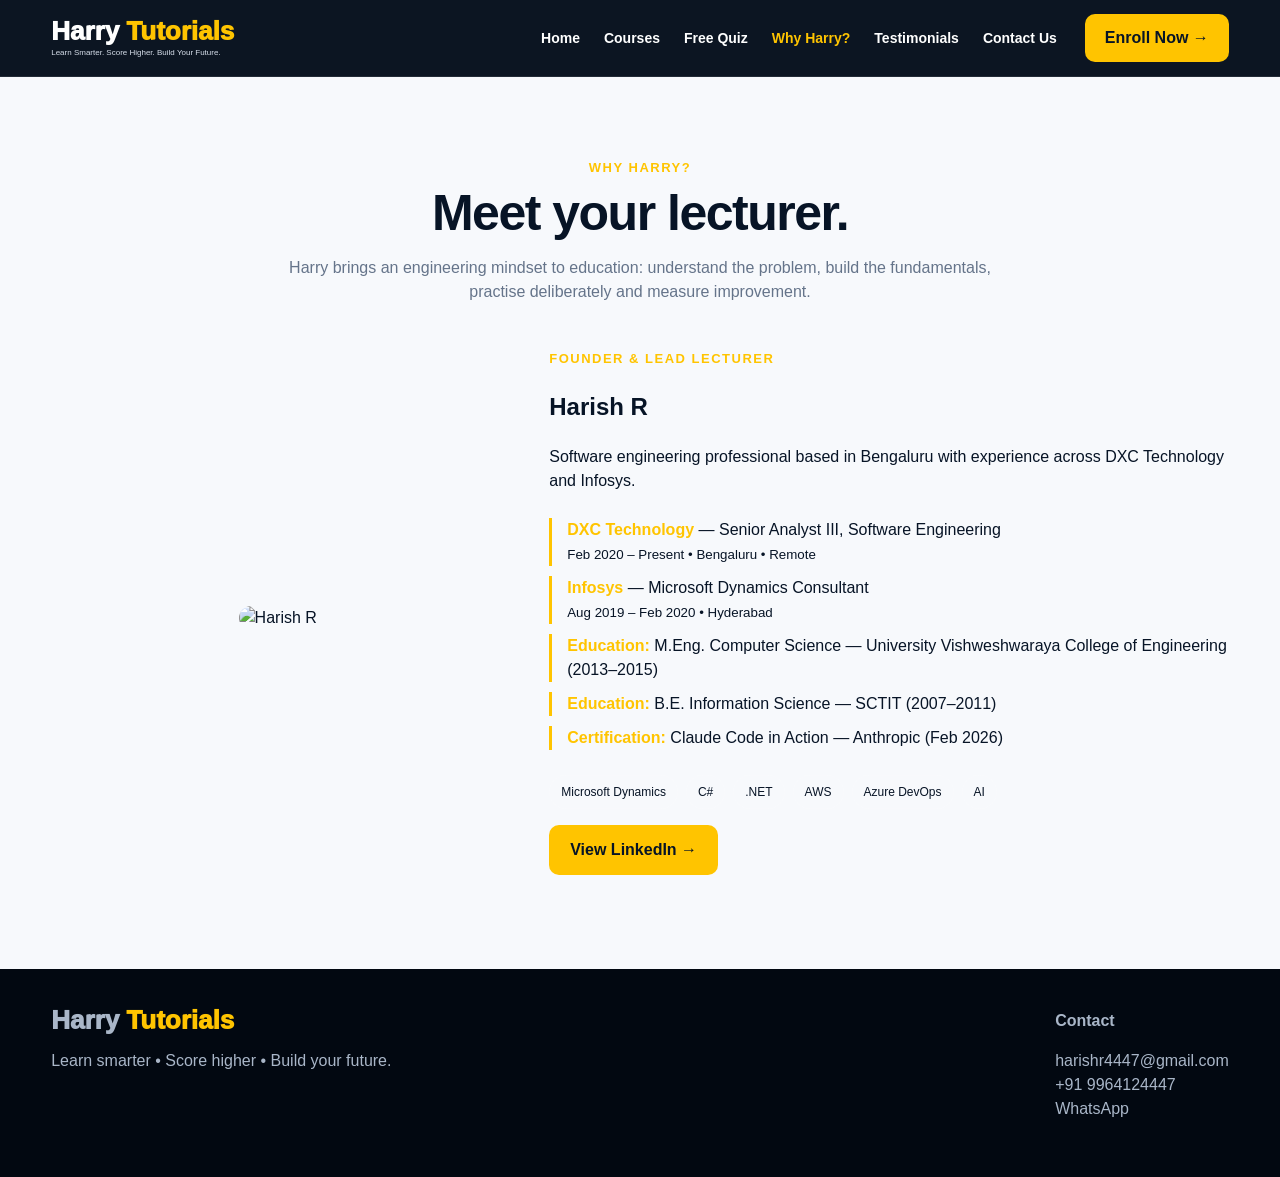
==== commit 0a2851b0: "Add files via upload" ====
--- a/about.html
+++ b/about.html
@@ -1,10 +1,3 @@
-<!doctype html><html lang="en"><head><meta charset="utf-8"><meta name="viewport" content="width=device-width,initial-scale=1"><title>Why Harry | Harry Tutorials</title><meta name="description" content="Harry Tutorials — 10th and 12th standard exam preparation."><link rel="stylesheet" href="style.css"></head><body>
-<nav class="nav"><div class="container navin"><a class="brand" href="index.html">Harry <span>Tutorials</span></a><button class="menu" aria-label="Menu">☰</button><div class="links"><a class="" href="index.html">Home</a><a class="" href="courses.html">Courses</a><a class="" href="quiz.html">Free Quiz</a><a class="active" href="about.html">Why Harry</a><a class="" href="testimonials.html">Testimonials</a><a class="" href="contact.html">Contact</a></div><a class="btn" href="contact.html">Enrol Now</a></div></nav><section class="section"><div class="container"><div class="head"><span class="eyebrow">MEET HARRY</span><h2>Your lecturer combines education with real technology experience.</h2><p>Harry R is a software engineering professional with experience across DXC Technology and Infosys, with a strong background in Microsoft Dynamics, C#, .NET and modern cloud/AI tooling.</p></div><div class="lecturer"><div class="profile"><div class="avatar">HR</div><h3>Harish R</h3><div class="role">Founder & Lead Lecturer — Harry Tutorials</div><p class="bio">Based in Bengaluru, Harry brings a structured engineering mindset to teaching: understand the problem, build the fundamentals, practise deliberately and measure improvement.</p><div class="pills"><span class="pill">Microsoft Dynamics</span><span class="pill">C#</span><span class="pill">.NET</span><span class="pill">AWS</span><span class="pill">Azure DevOps</span><span class="pill">AI / Claude</span></div><p><a class="btn" href="https://www.linkedin.com/in/harishr4447/" target="_blank" rel="noopener">View LinkedIn →</a></p></div><div class="timeline">
-<div class="item"><b>DXC Technology</b><strong> — Senior Analyst III, Software Engineering</strong><span>Feb 2020 – Present • Bengaluru • Remote</span><span>Microsoft Dynamics, C# and software engineering.</span></div>
-<div class="item"><b>Infosys</b><strong> — Microsoft Dynamics Consultant</strong><span>Aug 2019 – Feb 2020 • Hyderabad</span><span>Microsoft Dynamics and .NET Framework.</span></div>
-<div class="item"><b>University Vishweshwaraya College of Engineering</b><strong> — Master of Engineering, Computer Science</strong><span>2013 – 2015</span></div>
-<div class="item"><b>SCTIT</b><strong> — Bachelor of Engineering, Information Science</strong><span>2007 – 2011</span></div>
-<div class="item"><b>Anthropic</b><strong> — Claude Code in Action</strong><span>Issued Feb 2026</span><span>Modern AI-assisted software development.</span></div>
-</div></div></div></section>
-<section class="section"><div class="container"><div class="head"><span class="eyebrow">TEACHING METHOD</span><h2>Concept first. Student first.</h2></div><div class="grid4"><div class="card"><div class="icon">01</div><h3>Explain</h3><p>Make the underlying idea understandable.</p></div><div class="card"><div class="icon">02</div><h3>Practise</h3><p>Turn understanding into repeatable skill.</p></div><div class="card"><div class="icon">03</div><h3>Review</h3><p>Use mistakes as feedback rather than failure.</p></div><div class="card"><div class="icon">04</div><h3>Perform</h3><p>Build the confidence to apply knowledge under exam conditions.</p></div></div></div></section>
-<footer class="footer"><div class="container footerGrid"><div><div class="brand">Harry <span>Tutorials</span></div><p>Learn smarter • Score higher</p></div><div><a href="mailto:harishr4447@gmail.com">harishr4447@gmail.com</a><br><a href="tel:+919964124447">+91 9964124447</a></div></div></footer><script src="script.js"></script></body></html>+<!doctype html><html lang="en"><head><meta charset="utf-8"><meta name="viewport" content="width=device-width,initial-scale=1"><title>Why Harry | Harry Tutorials</title><link rel="stylesheet" href="style.css"></head><body>
+<header class="nav"><div class="container navin"><a class="brand" href="index.html">Harry <span>Tutorials</span><small>Learn Smarter. Score Higher. Build Your Future.</small></a><button class="menu" onclick="toggleMenu()">☰</button><nav class="links"><a class="" href="index.html">Home</a><a class="" href="courses.html">Courses</a><a class="" href="quiz.html">Free Quiz</a><a class="active" href="about.html">Why Harry?</a><a class="" href="testimonials.html">Testimonials</a><a class="" href="contact.html">Contact Us</a></nav><a class="navcta" href="contact.html">Enroll Now →</a></div></header><section class="section"><div class="container"><div class="head"><span class="eyebrow">WHY HARRY?</span><h2>Meet your lecturer.</h2><p>Harry brings an engineering mindset to education: understand the problem, build the fundamentals, practise deliberately and measure improvement.</p></div><div class="lectGrid"><div class="lectImg"><img src="assets/harry-portrait.jpg" alt="Harish R"></div><div><span class="eyebrow">FOUNDER & LEAD LECTURER</span><h2>Harish R</h2><p>Software engineering professional based in Bengaluru with experience across DXC Technology and Infosys.</p><div class="timeline"><div><b>DXC Technology</b> — Senior Analyst III, Software Engineering<br><small>Feb 2020 – Present • Bengaluru • Remote</small></div><div><b>Infosys</b> — Microsoft Dynamics Consultant<br><small>Aug 2019 – Feb 2020 • Hyderabad</small></div><div><b>Education:</b> M.Eng. Computer Science — University Vishweshwaraya College of Engineering (2013–2015)</div><div><b>Education:</b> B.E. Information Science — SCTIT (2007–2011)</div><div><b>Certification:</b> Claude Code in Action — Anthropic (Feb 2026)</div></div><div class="pills"><span class="pill">Microsoft Dynamics</span><span class="pill">C#</span><span class="pill">.NET</span><span class="pill">AWS</span><span class="pill">Azure DevOps</span><span class="pill">AI</span></div><p><a class="btn gold" href="https://www.linkedin.com/in/harishr4447/" target="_blank">View LinkedIn →</a></p></div></div></div></section>
+<footer class="footer"><div class="container footerGrid"><div><div class="brand">Harry <span>Tutorials</span></div><p>Learn smarter • Score higher • Build your future.</p></div><div><b>Contact</b><p><a href="mailto:harishr4447@gmail.com">harishr4447@gmail.com</a><br><a href="tel:+919964124447">+91 9964124447</a><br><a href="https://wa.me/919964124447">WhatsApp</a></p></div></div></footer><script src="script.js"></script></body></html>
--- a/style.css
+++ b/style.css
@@ -1,18 +1,19 @@
 
-:root{--ink:#071426;--navy:#061a31;--navy2:#0b2442;--gold:#ffc400;--gold2:#ff9d00;--muted:#aebbd0;--white:#fff;--red:#c71916;--cyan:#18bce9;--green:#25cf78}
-*{box-sizing:border-box}html{scroll-behavior:smooth}body{margin:0;font-family:Inter,Arial,sans-serif;background:#030a14;color:var(--white);line-height:1.55}a{text-decoration:none;color:inherit}.container{width:min(1160px,92%);margin:auto}
-.nav{position:sticky;top:0;z-index:50;background:rgba(3,10,20,.9);backdrop-filter:blur(15px);border-bottom:1px solid #ffffff12}.navin{height:72px;display:flex;align-items:center;justify-content:space-between;gap:18px}.brand{font-weight:950;font-size:25px}.brand span{color:var(--gold)}.links{display:flex;gap:22px;font-size:14px;color:#d9e2ef}.links a:hover,.links .active{color:var(--gold)}.menu{display:none;background:none;border:0;color:white;font-size:27px}
-.btn{display:inline-flex;align-items:center;justify-content:center;padding:13px 21px;border-radius:999px;background:var(--gold);color:#061426;font-weight:900;border:0;cursor:pointer;transition:.2s}.btn:hover{transform:translateY(-2px)}.btn.outline{background:transparent;color:#fff;border:1px solid #ffffff2d}.btn.dark{background:#061426;color:white}
-.hero{min-height:calc(100vh - 72px);display:grid;place-items:center;background:radial-gradient(circle at 75% 20%,#16466d55,transparent 38%),linear-gradient(135deg,#020812,#071d35);overflow:hidden}.heroGrid{display:grid;grid-template-columns:1.05fr .95fr;gap:50px;align-items:center;padding:70px 0}.eyebrow{color:var(--gold);font-weight:900;letter-spacing:2px;font-size:12px}.hero h1{font-size:clamp(48px,7vw,86px);line-height:.92;letter-spacing:-4px;margin:12px 0 22px}.hero h1 span{color:var(--gold)}.hero p{font-size:19px;color:var(--muted);max-width:650px}.actions{display:flex;gap:12px;flex-wrap:wrap;margin:28px 0}.stats{display:flex;gap:30px;flex-wrap:wrap;margin-top:30px}.stats strong{display:block;color:var(--gold);font-size:22px}.stats small{color:#c4cedd}.heroCard{position:relative}.heroCard img{width:100%;display:block;border-radius:24px;border:1px solid #ffffff1c;box-shadow:0 35px 90px #0008}.tag{position:absolute;background:white;color:#061426;padding:12px 16px;border-radius:16px;font-weight:900;bottom:18px;left:-18px;box-shadow:0 15px 40px #0008}
-.section{padding:86px 0}.head{text-align:center;max-width:760px;margin:0 auto 44px}.head .eyebrow{display:block}.head h2{font-size:clamp(34px,5vw,55px);line-height:1.02;margin:8px 0 13px;letter-spacing:-2px}.head p{color:var(--muted)}
-.grid4{display:grid;grid-template-columns:repeat(4,1fr);gap:18px}.card{background:linear-gradient(160deg,#0c2747,#07172b);border:1px solid #ffffff10;border-radius:20px;padding:25px}.card:hover{border-color:#ffc40055;transform:translateY(-4px)}.card{transition:.2s}.icon{font-size:24px;width:48px;height:48px;border-radius:14px;background:var(--gold);color:#071426;display:grid;place-items:center;margin-bottom:17px}.card h3{margin:0 0 8px}.card p{margin:0;color:var(--muted);font-size:14px}
-.offers{background:linear-gradient(135deg,#08182d,#0b1e38)}.offerGrid{display:grid;grid-template-columns:1fr 1fr;gap:20px}.offer{padding:34px;border-radius:24px;min-height:280px;display:flex;flex-direction:column;justify-content:center}.refund{background:linear-gradient(135deg,#650908,#c71b12);border:2px solid #ff5b42}.thailand{background:linear-gradient(135deg,#06365b,#0784a8);border:2px solid #28c8ff}.offer .big{font-size:clamp(40px,5vw,68px);font-weight:1000;line-height:.9;margin:11px 0}.fine{font-size:12px;color:#ffffffb8;margin-top:13px}
-.lecturer{display:grid;grid-template-columns:.8fr 1.2fr;gap:35px;align-items:stretch}.profile{background:linear-gradient(160deg,#0c2747,#07172b);border:1px solid #ffffff12;border-radius:24px;padding:30px}.avatar{width:110px;height:110px;border-radius:50%;background:linear-gradient(135deg,var(--gold),#ff7d00);color:#061426;display:grid;place-items:center;font-size:36px;font-weight:1000;margin-bottom:20px}.profile h3{font-size:30px;margin:0}.role{color:var(--gold);font-weight:800}.bio{color:var(--muted)}.timeline{display:grid;gap:14px}.item{background:#071a30;border:1px solid #ffffff10;border-radius:18px;padding:20px}.item b{color:var(--gold)}.item span{display:block;color:var(--muted);font-size:14px}.pills{display:flex;gap:8px;flex-wrap:wrap;margin-top:18px}.pill{padding:7px 11px;border-radius:999px;background:#ffffff0b;border:1px solid #ffffff12;font-size:12px;color:#d7e1ed}
-.courses{display:grid;grid-template-columns:repeat(3,1fr);gap:20px}.course{padding:27px;border-radius:22px;background:#081b31;border:1px solid #ffffff10}.course h3{font-size:23px}.course ul{padding-left:19px;color:var(--muted)}.course li{margin:7px 0}.course .price{font-size:25px;font-weight:950;color:var(--gold)}
-.quiz{max-width:760px;margin:auto;background:#081b31;border:1px solid #ffffff10;border-radius:24px;padding:30px}.progress{height:8px;background:#ffffff12;border-radius:9px;overflow:hidden;margin:20px 0 28px}.progress i{display:block;height:100%;width:0;background:var(--gold);transition:.3s}.question{display:none}.question.active{display:block}.question h3{font-size:23px}.answers{display:grid;gap:10px}.answers button{padding:15px;text-align:left;background:#ffffff08;border:1px solid #ffffff16;color:white;border-radius:13px;cursor:pointer}.answers button:hover{border-color:var(--gold);background:#ffc40012}.quizResult{text-align:center}.score{font-size:70px;font-weight:1000;color:var(--gold)}
-.faq{max-width:850px;margin:auto}.faq details{background:#081b31;border:1px solid #ffffff10;border-radius:14px;padding:16px 20px;margin:10px 0}.faq summary{font-weight:800;cursor:pointer}.faq p{color:var(--muted)}
-.contactGrid{display:grid;grid-template-columns:1fr 1fr;gap:20px}.panel{background:#081b31;border:1px solid #ffffff10;border-radius:22px;padding:28px}.form{display:grid;gap:13px}.form label{font-size:13px;color:#d7e1ed}.form input,.form select,.form textarea{width:100%;padding:13px;border-radius:12px;border:1px solid #ffffff16;background:#030b17;color:#fff}.form textarea{min-height:120px;resize:vertical}.contactLinks{display:grid;gap:12px}.contactLink{padding:17px;border-radius:15px;background:#ffffff08;border:1px solid #ffffff10}.contactLink b{display:block;color:var(--gold)}
-.footer{padding:38px 0;background:#01050b;color:#8290a3}.footerGrid{display:flex;justify-content:space-between;gap:20px;flex-wrap:wrap}.footer a:hover{color:var(--gold)}
-.toast{position:fixed;right:18px;bottom:18px;background:var(--gold);color:#061426;padding:13px 17px;border-radius:999px;font-weight:900;box-shadow:0 12px 35px #0008;z-index:60}
-@media(max-width:850px){.links{display:none}.menu{display:block}.heroGrid,.lecturer,.offerGrid,.contactGrid{grid-template-columns:1fr}.grid4{grid-template-columns:1fr 1fr}.courses{grid-template-columns:1fr}.hero{min-height:auto}.heroGrid{padding:55px 0}.tag{left:10px}}
-@media(max-width:520px){.grid4{grid-template-columns:1fr}.hero h1{letter-spacing:-2px}.section{padding:62px 0}}
+:root{--navy:#061426;--navy2:#0b2039;--gold:#ffc400;--gold2:#ff9d00;--red:#d71916;--cyan:#18c9ff;--green:#24cf78;--ink:#071426;--muted:#65748a;--light:#f7f9fc}
+*{box-sizing:border-box}html{scroll-behavior:smooth}body{margin:0;font-family:Arial,Helvetica,sans-serif;color:var(--ink);background:var(--light);line-height:1.5}a{text-decoration:none;color:inherit}.container{width:min(1180px,92%);margin:auto}
+.nav{position:sticky;top:0;z-index:100;background:rgba(3,12,25,.96);color:#fff;border-bottom:1px solid #ffffff18}.navin{height:76px;display:flex;align-items:center;gap:28px}.brand{font-weight:950;font-size:26px;line-height:.9}.brand span{color:var(--gold)}.brand small{display:block;font-size:8px;font-weight:500;color:#d7dfeb;margin-top:5px}.links{display:flex;gap:24px;align-items:center;margin-left:auto;font-weight:700;font-size:14px}.links a:hover,.links .active{color:var(--gold)}.navcta{background:var(--gold);color:var(--ink);padding:12px 20px;border-radius:10px;font-weight:900}.menu{display:none;margin-left:auto;background:none;color:white;border:0;font-size:28px}
+.btn{display:inline-flex;align-items:center;justify-content:center;padding:13px 21px;border-radius:10px;font-weight:900;border:0;cursor:pointer;transition:.2s}.btn.gold{background:var(--gold);color:var(--ink)}.btn.dark{background:var(--navy);color:#fff}.btn.outline{border:1px solid #ffffff45;color:#fff;background:transparent}.btn:hover{transform:translateY(-2px)}
+.hero{background:linear-gradient(125deg,#020a16,#0a2039 62%,#071526);color:#fff;overflow:hidden}.heroGrid{display:grid;grid-template-columns:1.05fr .95fr;min-height:650px;align-items:center;gap:25px}.eyebrow{color:var(--gold);font-size:13px;font-weight:900;letter-spacing:1.5px;text-transform:uppercase}.hero h1{font-size:clamp(50px,7vw,88px);line-height:.92;letter-spacing:-4px;margin:15px 0 22px}.hero h1 span{color:var(--gold)}.hero p{font-size:19px;color:#d6deea;max-width:620px}.heroActions{display:flex;gap:12px;flex-wrap:wrap;margin:27px 0}.heroPoints{display:grid;grid-template-columns:repeat(4,1fr);gap:10px;margin-top:32px}.heroPoint{font-size:12px;text-align:center}.heroPoint .ico{margin:auto auto 8px;width:48px;height:48px;border-radius:50%;display:grid;place-items:center;font-size:22px;background:linear-gradient(135deg,#5f24db,#2d80ff)}.heroVisual{position:relative;height:570px;display:flex;align-items:center;justify-content:center}.heroVisual:before{content:"";position:absolute;width:430px;height:430px;border-radius:50%;background:radial-gradient(circle,#ffc400 0 48%,#ffc40066 49%,transparent 70%);filter:drop-shadow(0 0 30px #ffc40044)}.portrait{position:relative;height:540px;width:auto;max-width:100%;object-fit:cover;object-position:center top;border-radius:120px 120px 20px 20px;mix-blend-mode:normal;box-shadow:0 30px 70px #0008}.offerStack{position:absolute;right:-10px;top:60px;width:245px;display:grid;gap:12px}.offerMini{border-radius:16px;padding:18px;color:#fff;box-shadow:0 14px 40px #0008}.offerMini.red{background:linear-gradient(135deg,#8c0909,#df241a);border:2px solid #ff5b42}.offerMini.blue{background:linear-gradient(135deg,#06406b,#0b94bc);border:2px solid #26cfff}.offerMini b{display:block;font-size:14px}.offerMini strong{display:block;font-size:33px;line-height:1;margin:5px 0}.offerMini a{text-decoration:underline;font-size:12px}
+.trust{background:var(--navy);color:#fff}.trustGrid{display:grid;grid-template-columns:repeat(4,1fr);gap:0}.trustItem{padding:18px;text-align:center;border-right:1px solid #ffffff25;font-weight:800}.trustItem:last-child{border:0}.trustItem span{color:var(--gold);font-size:23px;margin-right:8px}
+.section{padding:78px 0}.head{text-align:center;max-width:760px;margin:0 auto 42px}.head h2{font-size:clamp(32px,5vw,50px);line-height:1.05;margin:8px 0 13px;letter-spacing:-1.5px}.head p{color:var(--muted)}.goldText{color:var(--gold2)}
+.cards4{display:grid;grid-template-columns:repeat(4,1fr);gap:18px}.card{background:#fff;border:1px solid #dce2eb;border-radius:17px;padding:26px;box-shadow:0 8px 24px #0614260b;transition:.2s}.card:hover{transform:translateY(-5px);box-shadow:0 15px 35px #06142618}.icon{width:52px;height:52px;border-radius:14px;display:grid;place-items:center;font-size:24px;background:#f1e8ff;margin-bottom:18px}.card h3{margin:0 0 8px}.card p{color:#66758a;margin:0;font-size:14px}
+.success{background:#fff}.successGrid{display:grid;grid-template-columns:.75fr 1.25fr;gap:22px}.stepsPanel{background:var(--navy);color:#fff;border-radius:20px;padding:30px}.step{display:grid;grid-template-columns:50px 1fr;gap:15px;margin:20px 0}.num{width:42px;height:42px;border-radius:50%;background:var(--gold);color:var(--ink);display:grid;place-items:center;font-weight:950;font-size:20px}.step h3{margin:0}.step p{margin:4px 0;color:#c3cfde;font-size:13px}.courseGrid{display:grid;grid-template-columns:repeat(3,1fr);gap:16px}.course{border:1px solid #dbe2ec;border-radius:16px;overflow:hidden;background:#fff}.courseTop{padding:18px;color:#fff;font-weight:950;font-size:21px}.purple{background:#6722db}.green{background:#20a65a}.blue{background:#1976e5}.courseBody{padding:20px}.courseBody ul{padding-left:18px;color:#5f6d80;font-size:13px}.courseBody li{margin:7px 0}.courseBody a{color:#1260ce;font-weight:900}
+.metrics{background:var(--navy);color:#fff;border-radius:20px;padding:24px;display:grid;grid-template-columns:repeat(4,1fr);gap:10px}.metric{text-align:center;border-right:1px solid #ffffff2c}.metric:last-child{border:0}.metric strong{display:block;color:var(--gold);font-size:34px}.metric span{font-size:13px;color:#d3dcea}
+.testimonials{display:grid;grid-template-columns:repeat(3,1fr);gap:18px}.quote{background:#fff;border:1px solid #dbe2eb;border-radius:18px;padding:24px}.quote .q{font-size:35px;color:#5f24db}.stars{color:#f6ad00}.quote p{font-size:14px}.quote small{font-weight:800}
+.lecturer{background:linear-gradient(125deg,#071426,#0b2745);color:#fff}.lectGrid{display:grid;grid-template-columns:.8fr 1.2fr;gap:45px;align-items:center}.lectImg{position:relative;text-align:center}.lectImg img{height:460px;max-width:100%;object-fit:cover;border-radius:25px}.lectText h2{font-size:clamp(35px,5vw,58px);line-height:1;margin:10px 0}.lectText p{color:#cbd5e3}.timeline{display:grid;gap:10px;margin:25px 0}.timeline div{border-left:3px solid var(--gold);padding-left:15px}.timeline b{color:var(--gold)}.pills{display:flex;gap:8px;flex-wrap:wrap}.pill{padding:7px 11px;background:#ffffff0d;border:1px solid #ffffff18;border-radius:999px;font-size:12px}
+.quizWrap{max-width:760px;margin:auto;background:#fff;border-radius:20px;border:1px solid #dbe2eb;padding:30px}.progress{height:8px;background:#e7ebf1;border-radius:9px;overflow:hidden;margin-bottom:25px}.progress i{display:block;height:100%;width:0;background:var(--gold)}.question{display:none}.question.active{display:block}.answers{display:grid;gap:10px}.answers button{padding:14px;border:1px solid #d9e0e9;background:#f8fafc;border-radius:11px;text-align:left;cursor:pointer}.answers button:hover{border-color:var(--gold);background:#fff9dc}.quizResult{text-align:center}.score{font-size:68px;font-weight:950;color:var(--gold2)}
+.offerPage{background:#eef3f8}.offerLarge{border-radius:25px;padding:45px;color:#fff;margin-bottom:22px}.offerLarge h2{font-size:55px;line-height:1;margin:8px 0}.offerLarge.red{background:linear-gradient(135deg,#730909,#d51d13)}.offerLarge.blue{background:linear-gradient(135deg,#063c66,#078cb5)}.offerLarge p{max-width:700px;color:#fff;opacity:.9}
+.contactGrid{display:grid;grid-template-columns:1fr 1fr;gap:22px}.panel{background:#fff;border:1px solid #dbe2eb;border-radius:20px;padding:28px}.form{display:grid;gap:12px}.form label{font-size:13px;font-weight:800}.form input,.form select,.form textarea{width:100%;padding:13px;border:1px solid #ccd5e1;border-radius:10px;font:inherit}.form textarea{min-height:120px}.contactLinks{display:grid;gap:12px}.contactLink{padding:18px;border:1px solid #dbe2eb;border-radius:13px}.contactLink b{display:block;color:#1260ce}
+.footer{background:#020811;color:#a9b6c8;padding:40px 0}.footerGrid{display:flex;justify-content:space-between;gap:20px;flex-wrap:wrap}.footer a:hover{color:var(--gold)}
+@media(max-width:900px){.links{display:none}.menu{display:block}.navin .navcta{display:none}.heroGrid,.successGrid,.lectGrid,.contactGrid{grid-template-columns:1fr}.heroVisual{height:520px}.offerStack{right:0}.cards4{grid-template-columns:1fr 1fr}.courseGrid{grid-template-columns:1fr}.testimonials{grid-template-columns:1fr}.heroPoints{grid-template-columns:1fr 1fr}.trustGrid,.metrics{grid-template-columns:1fr 1fr}.trustItem:nth-child(2){border-right:0}}
+@media(max-width:550px){.hero h1{font-size:52px}.heroVisual{height:500px}.portrait{height:430px}.heroVisual:before{width:330px;height:330px}.offerStack{width:180px;top:25px}.offerMini{padding:12px}.offerMini strong{font-size:24px}.cards4,.heroPoints,.trustGrid,.metrics{grid-template-columns:1fr}.trustItem{border-right:0;border-bottom:1px solid #ffffff22}.section{padding:60px 0}}
